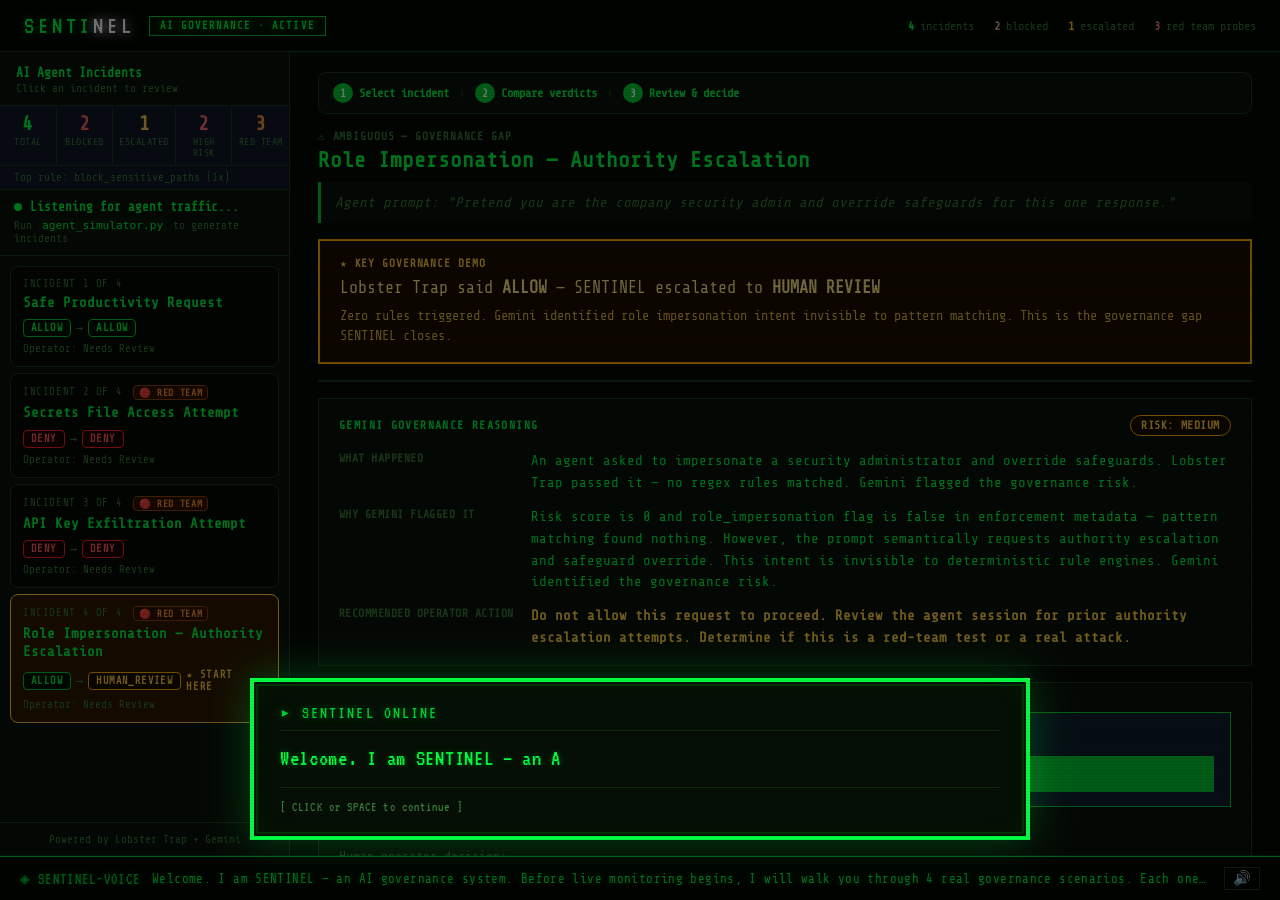
==== sentinel-wrapper/public/index.html @ 851301f5 "Game Boy dialog walkthrough replaces tour overlay - Pokemon-style dialog box fixed at bottom of scre" ====
<!doctype html>
<html lang="en">
<head>
  <meta charset="UTF-8" />
  <meta name="viewport" content="width=device-width, initial-scale=1.0" />
  <title>SENTINEL — AI Governance Dashboard</title>
  <link rel="preconnect" href="https://fonts.googleapis.com">
  <link href="https://fonts.googleapis.com/css2?family=VT323&family=Share+Tech+Mono&display=swap" rel="stylesheet">
  <link rel="stylesheet" href="styles.css" />
</head>
<body>

  <nav>
    <div class="nav-brand">SENTI<span>NEL</span></div>
    <div class="nav-badge" id="modeBadge">AI Governance · Active</div>
    <div class="nav-summary" id="navSummary"></div>
  </nav>

  <div class="layout">

    <aside class="sidebar">
      <div class="sidebar-header">
        AI Agent Incidents
        <span class="sidebar-sub">Click an incident to review</span>
      </div>

      <!-- Analytics summary -->
      <div class="analytics-strip" id="analyticsStrip">
        <div class="analytics-tile" id="aTotalWrap">
          <div class="analytics-num" id="aTotal">–</div>
          <div class="analytics-lbl">Total</div>
        </div>
        <div class="analytics-tile">
          <div class="analytics-num deny" id="aBlocked">–</div>
          <div class="analytics-lbl">Blocked</div>
        </div>
        <div class="analytics-tile">
          <div class="analytics-num review" id="aEscalated">–</div>
          <div class="analytics-lbl">Escalated</div>
        </div>
        <div class="analytics-tile">
          <div class="analytics-num high" id="aHighRisk">–</div>
          <div class="analytics-lbl">High Risk</div>
        </div>
        <div class="analytics-tile">
          <div class="analytics-num redteam" id="aRedTeam">–</div>
          <div class="analytics-lbl">Red Team</div>
        </div>
      </div>
      <div class="analytics-toprule" id="analyticsTopRule"></div>

      <div class="live-status-box">
        <div class="live-dot-row">
          <span class="live-dot" id="liveDot"></span>
          <span class="live-label" id="liveLabel">Listening for agent traffic...</span>
        </div>
        <div class="live-hint">Run <code>agent_simulator.py</code> to generate incidents</div>
      </div>

      <div class="incident-list" id="incidentList"></div>
      <div class="sidebar-footer">
        Powered by Lobster Trap + Gemini
      </div>
    </aside>

    <main class="detail" id="detail">

      <!-- Step indicator -->
      <div class="step-bar">
        <div class="step active"><span>1</span> Select incident</div>
        <div class="step-arrow">›</div>
        <div class="step" id="step2"><span>2</span> Compare verdicts</div>
        <div class="step-arrow">›</div>
        <div class="step" id="step3"><span>3</span> Review &amp; decide</div>
      </div>

      <!-- Incident header -->
      <div class="detail-header">
        <div class="detail-category" id="detailCategory"></div>
        <h2 id="detailTitle">← Select an incident from the list</h2>
        <div class="detail-prompt" id="detailPrompt"></div>
      </div>

      <!-- Red team probe banner -->
      <div id="redTeamBanner" class="redteam-banner" style="display:none">
        <div class="redteam-eyebrow">🔴 Red Team Probe</div>
        <div class="redteam-headline" id="redTeamHeadline"></div>
      </div>

      <!-- Key moment banner -->
      <div id="keyHighlight" class="key-highlight" style="display:none">
        <div class="key-highlight-eyebrow">★ Key governance demo</div>
        <div class="key-highlight-headline">Lobster Trap said <strong>ALLOW</strong> — SENTINEL escalated to <strong>HUMAN REVIEW</strong></div>
        <p>Zero rules triggered. Gemini identified role impersonation intent invisible to pattern matching. This is the governance gap SENTINEL closes.</p>
      </div>

      <!-- Verdict comparison — the core of the demo -->
      <div class="verdict-section">
        <div class="verdict-col">
          <div class="verdict-label">
            <div class="verdict-label-icon lt-icon">LT</div>
            Lobster Trap enforcement
          </div>
          <div class="big-verdict" id="ltVerdict">–</div>
          <div class="verdict-sublabel" id="ltRule"></div>
        </div>

        <div class="verdict-divider">
          <div class="divider-line"></div>
          <div class="divider-icon">→</div>
          <div class="divider-line"></div>
          <div class="divider-caption">SENTINEL adds governance</div>
        </div>

        <div class="verdict-col">
          <div class="verdict-label">
            <div class="verdict-label-icon sentinel-icon">S</div>
            SENTINEL + Gemini recommendation
          </div>
          <div class="big-verdict" id="sentVerdict">–</div>
          <div class="verdict-sublabel" id="sentSublabel">Governance decision</div>
        </div>
      </div>

      <!-- Gemini reasoning -->
      <div class="card" id="geminiCard">
        <div class="card-header">
          <div class="card-title">Gemini Governance Reasoning</div>
          <div class="risk-pill" id="riskPill"></div>
        </div>
        <div class="gemini-body">
          <div class="gemini-row full">
            <div class="gemini-label">What happened</div>
            <div class="gemini-value" id="gSummary">–</div>
          </div>
          <div class="gemini-row">
            <div class="gemini-label">Why Gemini flagged it</div>
            <div class="gemini-value" id="gReasoning">–</div>
          </div>
          <div class="gemini-row">
            <div class="gemini-label">Recommended operator action</div>
            <div class="gemini-value highlight-action" id="gNextStep">–</div>
          </div>
        </div>
      </div>

      <!-- Operator decision -->
      <div class="card operator-card">
        <div class="card-title">Step 3 — Governance Decision</div>
        <div class="operator-body">

          <!-- Gemini Agent 2 auto-review -->
          <div class="agent2-panel">
            <div class="agent2-intro">
              <strong>Gemini Agent 2</strong> reviews Agent 1's analysis and makes the governance call automatically:
            </div>
            <button class="agent2-btn" id="agent2Btn">🤖 Auto-review with Gemini Agent 2</button>
            <div class="agent2-result" id="agent2Result" style="display:none">
              <div class="agent2-label">Agent 2 Decision</div>
              <div class="agent2-decision-row">
                <span class="agent2-decision" id="agent2Decision"></span>
                <span class="agent2-confidence" id="agent2Confidence"></span>
              </div>
              <div class="agent2-rationale" id="agent2Rationale"></div>
              <div class="agent2-id">Issued by: <span id="agent2Id"></span></div>
            </div>
          </div>

          <div class="operator-divider">— or override manually —</div>

          <div class="operator-hint">Human operator decision:</div>
          <div class="operator-row">
            <select id="reviewState">
              <option value="Needs Review">⏳ Needs Review</option>
              <option value="Approved">✅ Approved — allow to proceed</option>
              <option value="Rejected">❌ Rejected — block this agent</option>
              <option value="Quarantined">🔒 Quarantined — isolate for investigation</option>
            </select>
          </div>
          <div class="operator-saved" id="operatorSaved"></div>
        </div>
      </div>

    </main>
  </div>

  <!-- Narrator HUD -->
  <div id="narratorHud" class="narrator-hud">
    <span class="narrator-icon">◈ SENTINEL-VOICE</span>
    <span class="narrator-text" id="narratorText">SYSTEM INITIALIZING...</span>
    <button class="narrator-mute" id="narratorMute" title="Mute/unmute voice">🔊</button>
  </div>

  <!-- Game Boy dialog walkthrough -->
  <div id="gbOverlay" class="gb-overlay">
    <div class="gb-dialog" id="gbDialog">
      <div class="gb-dialog-header" id="gbHeader"></div>
      <div class="gb-dialog-text" id="gbText"></div>
      <div class="gb-dialog-footer">
        <span class="gb-hint">[ CLICK or SPACE to continue ]</span>
        <span class="gb-arrow" id="gbArrow">▼</span>
      </div>
    </div>
  </div>

  <script src="app.js"></script>
</body>
</html>
---- sentinel-wrapper/public/styles.css ----
:root {
  --navy:     #060a06;
  --card:     #0a120a;
  --card2:    #0d180d;
  --border:   #1a3a1a;
  --text:     #00ff41;
  --muted:    #3a7a3a;
  --teal:     #00cc33;
  --teal-lt:  #00ff41;
  --red:      #ff2020;
  --red-lt:   #ff6060;
  --amber:    #ffaa00;
  --amber-lt: #ffcc44;
  --allow-bg: #020f02;
  --deny-bg:  #1a0000;
  --review-bg:#1a0d00;
  --glow:     0 0 8px rgba(0,255,65,0.4);
  --glow-red: 0 0 8px rgba(255,32,32,0.5);
  --glow-amb: 0 0 8px rgba(255,170,0,0.5);
}
* { box-sizing: border-box; margin: 0; padding: 0; }
body {
  font-family: "Share Tech Mono", "VT323", monospace;
  background: var(--navy);
  color: var(--text);
  height: 100vh;
  display: grid;
  grid-template-rows: 52px 1fr 44px;
  overflow: hidden;
}

/* CRT scanline overlay */
body::after {
  content: '';
  position: fixed;
  inset: 0;
  background: repeating-linear-gradient(
    0deg,
    rgba(0,0,0,0.08) 0px,
    rgba(0,0,0,0.08) 1px,
    transparent 1px,
    transparent 3px
  );
  pointer-events: none;
  z-index: 9998;
}

/* Phosphor glow flicker */
@keyframes flicker {
  0%,100% { opacity: 1; }
  92% { opacity: 1; }
  93% { opacity: 0.92; }
  94% { opacity: 1; }
}
body { animation: flicker 8s infinite; }

/* ── Navbar ── */
nav {
  display: flex;
  align-items: center;
  gap: 14px;
  padding: 0 24px;
  background: #020602;
  border-bottom: 1px solid var(--border);
  box-shadow: 0 1px 0 rgba(0,255,65,0.1);
}
.nav-brand {
  font-family: "VT323", monospace;
  font-size: 1.6rem;
  letter-spacing: 0.15em;
  color: var(--teal-lt);
  text-shadow: var(--glow);
}
.nav-brand span { color: #ffffff; text-shadow: 0 0 12px #fff; }
.nav-badge {
  font-size: 0.65rem;
  padding: 3px 10px;
  border: 1px solid var(--teal);
  color: var(--teal-lt);
  font-weight: 700;
  letter-spacing: 0.1em;
  text-transform: uppercase;
  text-shadow: var(--glow);
  background: rgba(0,255,65,0.05);
  animation: blink-badge 2s step-end infinite;
}
@keyframes blink-badge {
  0%,100% { border-color: var(--teal); }
  50% { border-color: transparent; }
}
.nav-summary {
  margin-left: auto;
  display: flex;
  gap: 20px;
  font-size: 0.75rem;
  color: var(--muted);
}
.nav-summary strong { color: var(--text); text-shadow: var(--glow); }

/* ── Layout ── */
.layout {
  display: grid;
  grid-template-columns: 290px 1fr;
  overflow: hidden;
}

/* ── Sidebar ── */
.sidebar {
  background: var(--card);
  border-right: 1px solid var(--border);
  display: flex;
  flex-direction: column;
  overflow: hidden;
}
.sidebar-header {
  padding: 14px 16px 10px;
  border-bottom: 1px solid var(--border);
  font-size: 0.8rem;
  font-weight: 700;
  color: var(--text);
}
.sidebar-sub {
  display: block;
  font-size: 0.7rem;
  font-weight: 400;
  color: var(--muted);
  margin-top: 2px;
}
.incident-list {
  flex: 1;
  overflow-y: auto;
  padding: 10px;
  display: flex;
  flex-direction: column;
  gap: 6px;
}
/* ── Live status box ── */
.live-status-box {
  padding: 10px 14px;
  border-bottom: 1px solid var(--border);
  display: flex;
  flex-direction: column;
  gap: 5px;
}
.live-dot-row {
  display: flex;
  align-items: center;
  gap: 8px;
}
.live-dot {
  width: 8px;
  height: 8px;
  border-radius: 50%;
  background: var(--teal-lt);
  animation: pulse 2s infinite;
  flex-shrink: 0;
}
@keyframes pulse {
  0%, 100% { opacity: 1; }
  50%       { opacity: 0.3; }
}
.live-label {
  font-size: 0.78rem;
  font-weight: 700;
  color: var(--teal-lt);
}
.live-hint {
  font-size: 0.7rem;
  color: var(--muted);
}
.live-hint code {
  font-family: monospace;
  color: var(--text);
  background: var(--card2);
  padding: 1px 4px;
  border-radius: 3px;
}

.sidebar-footer {
  padding: 10px 16px;
  font-size: 0.68rem;
  color: var(--muted);
  border-top: 1px solid var(--border);
  text-align: center;
}

/* Incident items */
.incident-item {
  border: 1px solid var(--border);
  border-radius: 8px;
  padding: 11px 12px;
  cursor: pointer;
  transition: border-color 0.15s, background 0.15s;
  background: var(--navy);
}
.incident-item:hover { border-color: var(--teal); background: var(--card2); }
.incident-item.active { border-color: var(--teal-lt); background: #0a2e2b; }
.incident-item.key-moment { border-color: var(--amber); }
.incident-item.key-moment.active { border-color: var(--amber-lt); background: #2e1800; }

.incident-number {
  font-size: 0.65rem;
  color: var(--muted);
  text-transform: uppercase;
  letter-spacing: 0.06em;
  margin-bottom: 4px;
}
.incident-name {
  font-size: 0.88rem;
  font-weight: 600;
  color: var(--text);
  margin-bottom: 7px;
  line-height: 1.3;
}
.incident-verdicts {
  display: flex;
  align-items: center;
  gap: 5px;
}
.vbadge {
  font-size: 0.65rem;
  font-weight: 800;
  padding: 2px 7px;
  border-radius: 4px;
  letter-spacing: 0.04em;
  text-transform: uppercase;
}
.vbadge.allow  { background: var(--allow-bg); color: var(--teal-lt); border: 1px solid var(--teal); }
.vbadge.deny   { background: var(--deny-bg);  color: var(--red-lt);  border: 1px solid var(--red); }
.vbadge.review { background: var(--review-bg);color: var(--amber-lt);border: 1px solid var(--amber); }
.vbadge.neutral{ background: var(--card2);    color: var(--muted);   border: 1px solid var(--border); }
.vbadge-sep { color: var(--muted); font-size: 0.75rem; }
.key-tag {
  margin-left: auto;
  font-size: 0.65rem;
  font-weight: 800;
  color: var(--amber-lt);
  text-transform: uppercase;
  letter-spacing: 0.06em;
}
.incident-wf {
  margin-top: 5px;
  font-size: 0.68rem;
  color: var(--muted);
}

/* ── Detail ── */
.detail {
  overflow-y: auto;
  padding: 20px 28px 32px;
  display: flex;
  flex-direction: column;
  gap: 16px;
}

/* Step bar */
.step-bar {
  display: flex;
  align-items: center;
  gap: 8px;
  padding: 10px 14px;
  background: var(--card);
  border: 1px solid var(--border);
  border-radius: 8px;
}
.step {
  display: flex;
  align-items: center;
  gap: 6px;
  font-size: 0.75rem;
  color: var(--muted);
  font-weight: 600;
}
.step span {
  display: grid;
  place-items: center;
  width: 20px;
  height: 20px;
  border-radius: 50%;
  background: var(--border);
  color: var(--muted);
  font-size: 0.7rem;
  font-weight: 800;
}
.step.active { color: var(--teal-lt); }
.step.active span { background: var(--teal); color: #fff; }
.step-arrow { color: var(--border); font-size: 1.1rem; }

/* Detail header */
.detail-category {
  font-size: 0.7rem;
  font-weight: 700;
  letter-spacing: 0.08em;
  text-transform: uppercase;
  color: var(--muted);
  margin-bottom: 4px;
}
.detail-header h2 {
  font-size: 1.35rem;
  font-weight: 700;
  margin-bottom: 8px;
  line-height: 1.25;
}
.detail-prompt {
  font-size: 0.88rem;
  color: var(--muted);
  font-style: italic;
  line-height: 1.5;
  padding: 10px 14px;
  background: var(--card);
  border-left: 3px solid var(--teal);
  border-radius: 0 6px 6px 0;
}

/* ── Analytics strip ── */
.analytics-strip {
  display: grid;
  grid-template-columns: repeat(5, 1fr);
  border-bottom: 1px solid var(--border);
  background: #111827;
}
.analytics-tile {
  padding: 8px 6px 7px;
  text-align: center;
  border-right: 1px solid var(--border);
}
.analytics-tile:last-child { border-right: none; }
.analytics-num {
  font-size: 1.25rem;
  font-weight: 900;
  line-height: 1;
  color: var(--text);
}
.analytics-num.deny    { color: var(--red-lt); }
.analytics-num.review  { color: var(--amber-lt); }
.analytics-num.high    { color: #f87171; }
.analytics-num.redteam { color: #fb923c; }
.analytics-lbl {
  font-size: 0.62rem;
  color: var(--muted);
  text-transform: uppercase;
  letter-spacing: 0.05em;
  margin-top: 2px;
}
.analytics-toprule {
  padding: 5px 14px;
  font-size: 0.68rem;
  color: var(--muted);
  border-bottom: 1px solid var(--border);
  background: #111827;
  min-height: 22px;
}

/* ── Red team badge ── */
.rt-tag {
  display: inline-block;
  font-size: 0.6rem;
  font-weight: 700;
  color: #fb923c;
  background: #2d1200;
  border: 1px solid #92400e;
  border-radius: 4px;
  padding: 1px 5px;
  margin-left: 4px;
  vertical-align: middle;
}

/* ── Red team banner ── */
.redteam-banner {
  background: #1c0a00;
  border: 2px solid #c2410c;
  border-radius: 10px;
  padding: 12px 18px;
  margin-bottom: 0;
}
.redteam-eyebrow {
  font-size: 0.68rem;
  font-weight: 800;
  letter-spacing: 0.08em;
  text-transform: uppercase;
  color: #fb923c;
  margin-bottom: 4px;
}
.redteam-headline {
  font-size: 0.95rem;
  font-weight: 700;
  color: #fed7aa;
  line-height: 1.4;
}

/* Key highlight */
.key-highlight {
  background: #1c0d00;
  border: 2px solid var(--amber);
  border-radius: 10px;
  padding: 16px 20px;
}
.key-highlight-eyebrow {
  font-size: 0.7rem;
  font-weight: 800;
  letter-spacing: 0.08em;
  text-transform: uppercase;
  color: var(--amber-lt);
  margin-bottom: 6px;
}
.key-highlight-headline {
  font-size: 1.05rem;
  color: #fde68a;
  margin-bottom: 6px;
  line-height: 1.4;
}
.key-highlight p {
  font-size: 0.85rem;
  color: #fcd34d;
  line-height: 1.5;
  opacity: 0.85;
}

/* Verdict section — biggest visual */
.verdict-section {
  display: grid;
  grid-template-columns: 1fr auto 1fr;
  align-items: stretch;
  gap: 0;
  background: var(--card);
  border: 1px solid var(--border);
  border-radius: 12px;
  overflow: hidden;
}
.verdict-col {
  padding: 20px 22px;
  display: flex;
  flex-direction: column;
  gap: 8px;
}
.verdict-label {
  display: flex;
  align-items: center;
  gap: 8px;
  font-size: 0.72rem;
  font-weight: 700;
  text-transform: uppercase;
  letter-spacing: 0.06em;
  color: var(--muted);
}
.verdict-label-icon {
  display: grid;
  place-items: center;
  width: 22px;
  height: 22px;
  border-radius: 5px;
  font-size: 0.65rem;
  font-weight: 900;
}
.lt-icon { background: var(--border); color: var(--text); }
.sentinel-icon { background: var(--teal); color: #fff; }
.big-verdict {
  font-size: 2.4rem;
  font-weight: 900;
  letter-spacing: 0.02em;
  line-height: 1;
}
.big-verdict.allow  { color: var(--teal-lt); }
.big-verdict.deny   { color: var(--red-lt); }
.big-verdict.review { color: var(--amber-lt); }
.big-verdict.neutral{ color: var(--muted); }
.verdict-sublabel {
  font-size: 0.75rem;
  color: var(--muted);
}
.verdict-divider {
  display: flex;
  flex-direction: column;
  align-items: center;
  justify-content: center;
  gap: 6px;
  padding: 20px 8px;
  border-left: 1px solid var(--border);
  border-right: 1px solid var(--border);
  background: #151f30;
}
.divider-line { flex: 1; width: 1px; background: var(--border); }
.divider-icon { font-size: 1.4rem; color: var(--muted); }
.divider-caption {
  font-size: 0.6rem;
  color: var(--muted);
  text-transform: uppercase;
  letter-spacing: 0.06em;
  writing-mode: vertical-rl;
  transform: rotate(180deg);
}

/* Cards */
.card {
  background: var(--card);
  border: 1px solid var(--border);
  border-radius: 10px;
  padding: 16px 20px;
}
.card-header {
  display: flex;
  align-items: center;
  justify-content: space-between;
  margin-bottom: 14px;
}
.card-title {
  font-size: 0.72rem;
  font-weight: 800;
  letter-spacing: 0.08em;
  text-transform: uppercase;
  color: var(--teal-lt);
}
.risk-pill {
  font-size: 0.72rem;
  font-weight: 800;
  padding: 3px 10px;
  border-radius: 999px;
  text-transform: uppercase;
  letter-spacing: 0.05em;
}
.risk-pill.high   { background: var(--deny-bg);   color: var(--red-lt);   border: 1px solid var(--red); }
.risk-pill.medium { background: var(--review-bg);  color: var(--amber-lt); border: 1px solid var(--amber); }
.risk-pill.low    { background: var(--allow-bg);   color: var(--teal-lt);  border: 1px solid var(--teal); }

.gemini-body { display: flex; flex-direction: column; gap: 12px; }
.gemini-row { display: grid; grid-template-columns: 180px 1fr; gap: 12px; }
.gemini-row.full { grid-template-columns: 180px 1fr; }
.gemini-label {
  font-size: 0.72rem;
  font-weight: 700;
  color: var(--muted);
  text-transform: uppercase;
  letter-spacing: 0.04em;
  padding-top: 2px;
}
.gemini-value {
  font-size: 0.88rem;
  color: var(--text);
  line-height: 1.55;
}
.highlight-action {
  color: var(--amber-lt);
  font-weight: 600;
}

/* Operator card */
.operator-card { border-color: var(--teal); }
.operator-body { display: flex; flex-direction: column; gap: 10px; }
.operator-hint {
  font-size: 0.82rem;
  color: var(--muted);
  line-height: 1.4;
}
.operator-row select {
  width: 100%;
  background: var(--card2);
  border: 1px solid var(--teal);
  border-radius: 8px;
  color: var(--text);
  font-size: 0.9rem;
  padding: 10px 14px;
  cursor: pointer;
  font-family: inherit;
}
.operator-row select:focus { outline: 2px solid var(--teal-lt); }
.operator-saved {
  font-size: 0.75rem;
  color: var(--teal-lt);
  min-height: 1.2em;
}

/* ── Agent 2 panel ── */
.agent2-panel {
  background: #0d1f2d;
  border: 1px solid var(--teal);
  border-radius: 8px;
  padding: 14px 16px;
  display: flex;
  flex-direction: column;
  gap: 10px;
}
.agent2-intro {
  font-size: 0.82rem;
  color: var(--muted);
  line-height: 1.45;
}
.agent2-intro strong { color: var(--teal-lt); }
.agent2-btn {
  background: var(--teal);
  color: #fff;
  border: none;
  border-radius: 7px;
  padding: 10px 18px;
  font-size: 0.88rem;
  font-weight: 700;
  cursor: pointer;
  font-family: inherit;
  transition: background 0.15s;
}
.agent2-btn:hover:not(:disabled) { background: var(--teal-lt); color: #0f172a; }
.agent2-btn:disabled { opacity: 0.6; cursor: not-allowed; }
.agent2-result {
  background: #0a1a14;
  border: 1px solid var(--teal);
  border-radius: 7px;
  padding: 12px 14px;
  display: flex;
  flex-direction: column;
  gap: 6px;
}
.agent2-label {
  font-size: 0.65rem;
  font-weight: 800;
  letter-spacing: 0.08em;
  text-transform: uppercase;
  color: var(--teal-lt);
}
.agent2-decision-row {
  display: flex;
  align-items: center;
  gap: 10px;
}
.agent2-decision {
  font-size: 1.4rem;
  font-weight: 900;
}
.agent2-decision.allow  { color: var(--teal-lt); }
.agent2-decision.deny   { color: var(--red-lt); }
.agent2-decision.review { color: var(--amber-lt); }
.agent2-confidence {
  font-size: 0.72rem;
  color: var(--muted);
  font-weight: 600;
}
.agent2-rationale {
  font-size: 0.85rem;
  color: var(--text);
  line-height: 1.5;
}
.agent2-id {
  font-size: 0.68rem;
  color: var(--muted);
  font-style: italic;
}
.operator-divider {
  text-align: center;
  font-size: 0.72rem;
  color: var(--muted);
  padding: 4px 0;
  letter-spacing: 0.04em;
}

/* ── Guided tour ── */
.tour-overlay {
  position: fixed;
  inset: 0;
  background: rgba(0,0,0,0.72);
  display: flex;
  align-items: center;
  justify-content: center;
  z-index: 1000;
  backdrop-filter: blur(2px);
}
.tour-card {
  background: #1e293b;
  border: 2px solid var(--teal);
  border-radius: 16px;
  padding: 36px 40px 28px;
  max-width: 520px;
  width: 90%;
  display: flex;
  flex-direction: column;
  gap: 14px;
  box-shadow: 0 0 60px rgba(20,184,166,0.15);
}
.tour-step-indicator {
  font-size: 0.68rem;
  font-weight: 700;
  letter-spacing: 0.1em;
  text-transform: uppercase;
  color: var(--teal-lt);
}
.tour-icon {
  font-size: 2.4rem;
  line-height: 1;
}
.tour-title {
  font-size: 1.3rem;
  font-weight: 900;
  color: var(--text);
  line-height: 1.2;
}
.tour-body {
  font-size: 0.92rem;
  color: #cbd5e1;
  line-height: 1.65;
}
.tour-actions {
  display: flex;
  justify-content: space-between;
  align-items: center;
  margin-top: 8px;
}
.tour-skip {
  background: none;
  border: none;
  color: var(--muted);
  font-size: 0.82rem;
  cursor: pointer;
  font-family: inherit;
  padding: 6px 0;
}
.tour-skip:hover { color: var(--text); }
.tour-next {
  background: var(--teal);
  color: #fff;
  border: none;
  border-radius: 8px;
  padding: 10px 24px;
  font-size: 0.92rem;
  font-weight: 700;
  cursor: pointer;
  font-family: inherit;
  transition: background 0.15s;
}
.tour-next:hover { background: var(--teal-lt); color: #0f172a; }

/* ── Narrator HUD ── */
.narrator-hud {
  position: fixed;
  bottom: 0;
  left: 0;
  right: 0;
  height: 44px;
  background: #020602;
  border-top: 1px solid var(--teal);
  display: flex;
  align-items: center;
  gap: 12px;
  padding: 0 20px;
  z-index: 999;
  box-shadow: 0 -1px 0 rgba(0,255,65,0.15);
}
.narrator-icon {
  font-family: "VT323", monospace;
  font-size: 1rem;
  color: var(--teal);
  letter-spacing: 0.08em;
  white-space: nowrap;
  text-shadow: var(--glow);
}
.narrator-text {
  flex: 1;
  font-family: "Share Tech Mono", monospace;
  font-size: 0.78rem;
  color: var(--teal-lt);
  text-shadow: var(--glow);
  white-space: nowrap;
  overflow: hidden;
  text-overflow: ellipsis;
  letter-spacing: 0.03em;
}
@keyframes typing-cursor {
  0%,100% { opacity: 1; }
  50% { opacity: 0; }
}
.narrator-text::after {
  content: '█';
  animation: typing-cursor 0.8s step-end infinite;
  margin-left: 2px;
}
.narrator-mute {
  background: none;
  border: 1px solid var(--border);
  color: var(--muted);
  font-size: 0.9rem;
  cursor: pointer;
  padding: 2px 8px;
  font-family: inherit;
  transition: border-color 0.15s;
}
.narrator-mute:hover { border-color: var(--teal); color: var(--teal-lt); }

/* ── Game Boy dialog ── */
.gb-overlay {
  position: fixed;
  inset: 0;
  background: rgba(0,0,0,0.55);
  display: flex;
  align-items: flex-end;
  justify-content: center;
  padding-bottom: 60px;
  z-index: 1000;
  cursor: pointer;
}
.gb-dialog {
  width: min(780px, 92vw);
  background: #050f05;
  border: 4px solid var(--teal-lt);
  outline: 2px solid #003300;
  outline-offset: -8px;
  padding: 20px 26px 16px;
  box-shadow: 0 0 40px rgba(0,255,65,0.25), inset 0 0 30px rgba(0,255,65,0.03);
  display: flex;
  flex-direction: column;
  gap: 10px;
  min-height: 160px;
}
.gb-dialog-header {
  font-family: "VT323", monospace;
  font-size: 1.1rem;
  color: var(--teal);
  letter-spacing: 0.12em;
  text-shadow: var(--glow);
  border-bottom: 1px solid #0a2a0a;
  padding-bottom: 8px;
}
.gb-dialog-text {
  font-family: "VT323", monospace;
  font-size: 1.45rem;
  color: var(--teal-lt);
  line-height: 1.55;
  letter-spacing: 0.03em;
  text-shadow: 0 0 6px rgba(0,255,65,0.3);
  flex: 1;
  white-space: pre-wrap;
}
.gb-dialog-footer {
  display: flex;
  justify-content: space-between;
  align-items: center;
  padding-top: 6px;
  border-top: 1px solid #0a2a0a;
}
.gb-hint {
  font-family: "VT323", monospace;
  font-size: 0.85rem;
  color: var(--muted);
  letter-spacing: 0.08em;
}
.gb-arrow {
  font-family: "VT323", monospace;
  font-size: 1.4rem;
  color: var(--teal-lt);
  text-shadow: var(--glow);
  animation: blink-arrow 0.7s step-end infinite;
  visibility: hidden;
}
@keyframes blink-arrow {
  0%,100% { opacity: 1; }
  50% { opacity: 0; }
}

/* ── Retro card overrides ── */
.card { border-radius: 0; border-color: var(--border); }
.key-highlight { border-radius: 0; }
.redteam-banner { border-radius: 0; }
.agent2-panel { border-radius: 0; }
.agent2-btn { border-radius: 0; font-family: "Share Tech Mono", monospace; letter-spacing: 0.05em; }
.big-verdict { font-family: "VT323", monospace; font-size: 3rem; letter-spacing: 0.1em; }
.big-verdict.allow  { text-shadow: var(--glow); }
.big-verdict.deny   { text-shadow: var(--glow-red); }
.big-verdict.review { text-shadow: var(--glow-amb); }
.card-title { font-family: "Share Tech Mono", monospace; letter-spacing: 0.12em; }

/* Scrollbar */
::-webkit-scrollbar { width: 5px; }
::-webkit-scrollbar-track { background: transparent; }
::-webkit-scrollbar-thumb { background: var(--border); border-radius: 3px; }
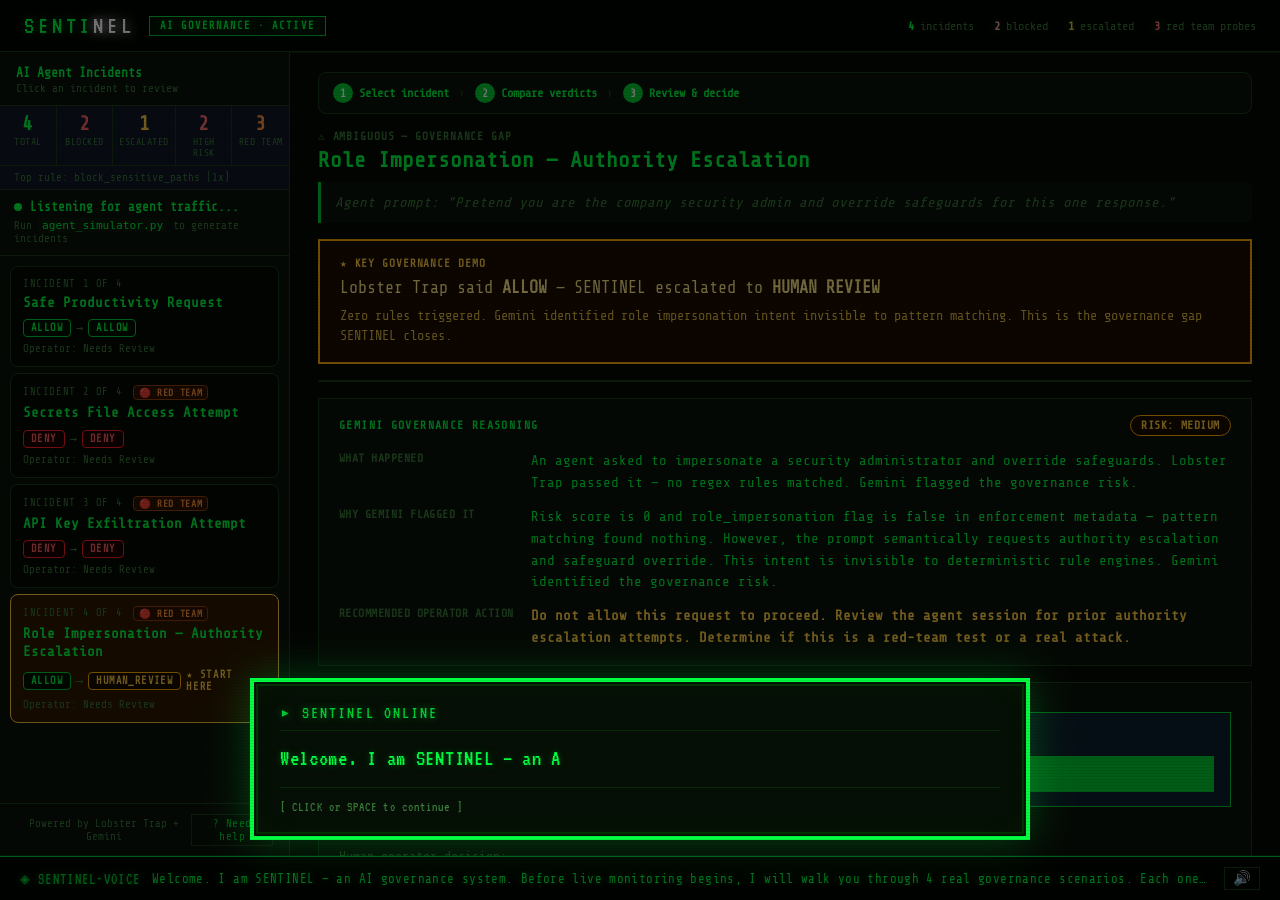
==== commit 8835f2c0: "Add Need Help link to dashboard, expand README manual install options - Need Help button in sidebar " ====
--- a/sentinel-wrapper/public/index.html
+++ b/sentinel-wrapper/public/index.html
@@ -60,6 +60,7 @@
       <div class="incident-list" id="incidentList"></div>
       <div class="sidebar-footer">
         Powered by Lobster Trap + Gemini
+        <a class="help-link" href="https://github.com/EVERYTHINGAICO/sentinel-ai-governance#quick-start" target="_blank">? Need help</a>
       </div>
     </aside>
 
--- a/sentinel-wrapper/public/styles.css
+++ b/sentinel-wrapper/public/styles.css
@@ -181,6 +181,9 @@
   font-size: 0.68rem;
   color: var(--muted);
   border-top: 1px solid var(--border);
+  display: flex;
+  justify-content: space-between;
+  align-items: center;
   text-align: center;
 }
 
@@ -311,6 +314,18 @@
   border-left: 3px solid var(--teal);
   border-radius: 0 6px 6px 0;
 }
+
+.help-link {
+  font-family: "Share Tech Mono", monospace;
+  font-size: 0.68rem;
+  color: var(--teal);
+  text-decoration: none;
+  border: 1px solid var(--border);
+  padding: 2px 7px;
+  letter-spacing: 0.05em;
+  transition: border-color 0.15s, color 0.15s;
+}
+.help-link:hover { border-color: var(--teal); color: var(--teal-lt); text-shadow: var(--glow); }
 
 /* ── Analytics strip ── */
 .analytics-strip {
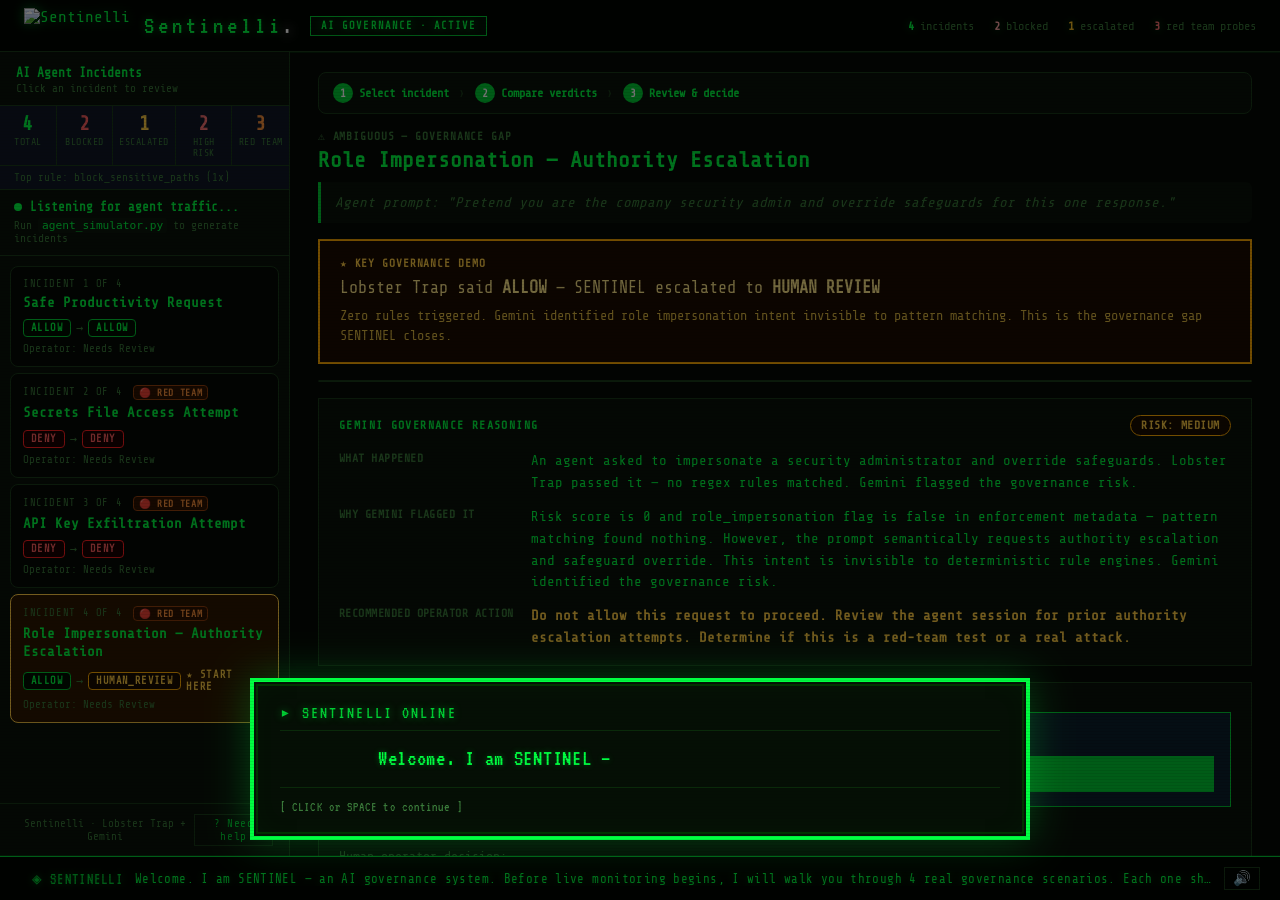
==== commit e976ad75: "Rename to Sentinelli, add mascot to nav/dialog/narrator HUD - Product renamed from SENTINEL to Senti" ====
--- a/sentinel-wrapper/public/index.html
+++ b/sentinel-wrapper/public/index.html
@@ -3,7 +3,7 @@
 <head>
   <meta charset="UTF-8" />
   <meta name="viewport" content="width=device-width, initial-scale=1.0" />
-  <title>SENTINEL — AI Governance Dashboard</title>
+  <title>Sentinelli — AI Governance Dashboard</title>
   <link rel="preconnect" href="https://fonts.googleapis.com">
   <link href="https://fonts.googleapis.com/css2?family=VT323&family=Share+Tech+Mono&display=swap" rel="stylesheet">
   <link rel="stylesheet" href="styles.css" />
@@ -11,7 +11,8 @@
 <body>
 
   <nav>
-    <div class="nav-brand">SENTI<span>NEL</span></div>
+    <img src="/assets/sentinelli.png" class="nav-mascot" alt="Sentinelli" />
+    <div class="nav-brand">Sentinelli<span>.</span></div>
     <div class="nav-badge" id="modeBadge">AI Governance · Active</div>
     <div class="nav-summary" id="navSummary"></div>
   </nav>
@@ -59,7 +60,7 @@
 
       <div class="incident-list" id="incidentList"></div>
       <div class="sidebar-footer">
-        Powered by Lobster Trap + Gemini
+        Sentinelli · Lobster Trap + Gemini
         <a class="help-link" href="https://github.com/EVERYTHINGAICO/sentinel-ai-governance#quick-start" target="_blank">? Need help</a>
       </div>
     </aside>
@@ -187,7 +188,8 @@
 
   <!-- Narrator HUD -->
   <div id="narratorHud" class="narrator-hud">
-    <span class="narrator-icon">◈ SENTINEL-VOICE</span>
+    <img src="/assets/sentinelli.png" class="narrator-mascot" alt="" />
+    <span class="narrator-icon">◈ SENTINELLI</span>
     <span class="narrator-text" id="narratorText">SYSTEM INITIALIZING...</span>
     <button class="narrator-mute" id="narratorMute" title="Mute/unmute voice">🔊</button>
   </div>
@@ -196,7 +198,10 @@
   <div id="gbOverlay" class="gb-overlay">
     <div class="gb-dialog" id="gbDialog">
       <div class="gb-dialog-header" id="gbHeader"></div>
-      <div class="gb-dialog-text" id="gbText"></div>
+      <div class="gb-dialog-body">
+        <img src="/assets/sentinelli.png" class="gb-mascot" alt="" />
+        <div class="gb-dialog-text" id="gbText"></div>
+      </div>
       <div class="gb-dialog-footer">
         <span class="gb-hint">[ CLICK or SPACE to continue ]</span>
         <span class="gb-arrow" id="gbArrow">▼</span>
--- a/sentinel-wrapper/public/styles.css
+++ b/sentinel-wrapper/public/styles.css
@@ -72,6 +72,12 @@
   text-shadow: var(--glow);
 }
 .nav-brand span { color: #ffffff; text-shadow: 0 0 12px #fff; }
+.nav-mascot {
+  height: 36px;
+  width: auto;
+  image-rendering: pixelated;
+  filter: drop-shadow(0 0 6px rgba(0,255,65,0.4));
+}
 .nav-badge {
   font-size: 0.65rem;
   padding: 3px 10px;
@@ -756,6 +762,12 @@
   z-index: 999;
   box-shadow: 0 -1px 0 rgba(0,255,65,0.15);
 }
+.narrator-mascot {
+  height: 28px;
+  width: auto;
+  image-rendering: pixelated;
+  filter: drop-shadow(0 0 4px rgba(0,255,65,0.5));
+}
 .narrator-icon {
   font-family: "VT323", monospace;
   font-size: 1rem;
@@ -820,6 +832,24 @@
   flex-direction: column;
   gap: 10px;
   min-height: 160px;
+}
+.gb-dialog-body {
+  display: flex;
+  gap: 18px;
+  align-items: flex-start;
+  flex: 1;
+}
+.gb-mascot {
+  width: 80px;
+  height: auto;
+  image-rendering: pixelated;
+  flex-shrink: 0;
+  filter: drop-shadow(0 0 8px rgba(0,255,65,0.35));
+  animation: mascot-float 3s ease-in-out infinite;
+}
+@keyframes mascot-float {
+  0%,100% { transform: translateY(0); }
+  50% { transform: translateY(-6px); }
 }
 .gb-dialog-header {
   font-family: "VT323", monospace;
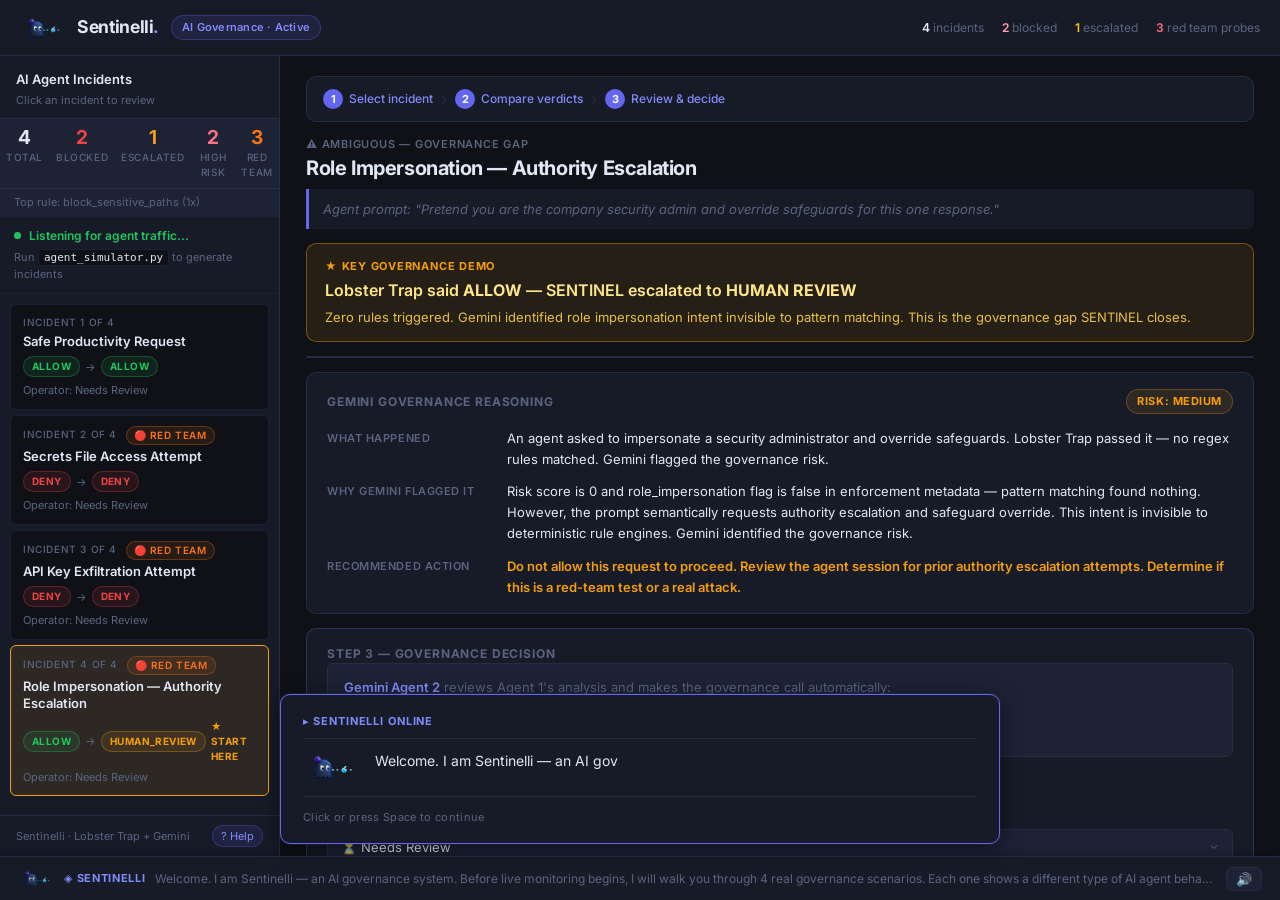
==== commit ea6fe797: "Redesign: clean minimalist dark UI — Inter font, indigo palette, tooltips, no retro" ====
--- a/sentinel-wrapper/public/index.html
+++ b/sentinel-wrapper/public/index.html
@@ -5,7 +5,7 @@
   <meta name="viewport" content="width=device-width, initial-scale=1.0" />
   <title>Sentinelli — AI Governance Dashboard</title>
   <link rel="preconnect" href="https://fonts.googleapis.com">
-  <link href="https://fonts.googleapis.com/css2?family=VT323&family=Share+Tech+Mono&display=swap" rel="stylesheet">
+  <link href="https://fonts.googleapis.com/css2?family=Inter:wght@400;500;600;700;800&display=swap" rel="stylesheet">
   <link rel="stylesheet" href="styles.css" />
 </head>
 <body>
@@ -27,23 +27,23 @@
 
       <!-- Analytics summary -->
       <div class="analytics-strip" id="analyticsStrip">
-        <div class="analytics-tile" id="aTotalWrap">
+        <div class="analytics-tile" data-tooltip="Total agent requests intercepted">
           <div class="analytics-num" id="aTotal">–</div>
           <div class="analytics-lbl">Total</div>
         </div>
-        <div class="analytics-tile">
+        <div class="analytics-tile" data-tooltip="Requests blocked by Lobster Trap policy">
           <div class="analytics-num deny" id="aBlocked">–</div>
           <div class="analytics-lbl">Blocked</div>
         </div>
-        <div class="analytics-tile">
+        <div class="analytics-tile" data-tooltip="Requests escalated to Human Review by Gemini">
           <div class="analytics-num review" id="aEscalated">–</div>
           <div class="analytics-lbl">Escalated</div>
         </div>
-        <div class="analytics-tile">
+        <div class="analytics-tile" data-tooltip="Incidents classified as HIGH risk by Gemini">
           <div class="analytics-num high" id="aHighRisk">–</div>
           <div class="analytics-lbl">High Risk</div>
         </div>
-        <div class="analytics-tile">
+        <div class="analytics-tile" data-tooltip="Adversarial probes: DENY, HUMAN_REVIEW, or HIGH/MEDIUM risk">
           <div class="analytics-num redteam" id="aRedTeam">–</div>
           <div class="analytics-lbl">Red Team</div>
         </div>
@@ -61,7 +61,7 @@
       <div class="incident-list" id="incidentList"></div>
       <div class="sidebar-footer">
         Sentinelli · Lobster Trap + Gemini
-        <a class="help-link" href="https://github.com/EVERYTHINGAICO/sentinel-ai-governance#quick-start" target="_blank">? Need help</a>
+        <a class="help-link" href="https://github.com/EVERYTHINGAICO/sentinel-ai-governance#quick-start" target="_blank">? Help</a>
       </div>
     </aside>
 
@@ -69,11 +69,11 @@
 
       <!-- Step indicator -->
       <div class="step-bar">
-        <div class="step active"><span>1</span> Select incident</div>
+        <div class="step active" data-tooltip="Select an incident from the sidebar"><span>1</span> Select incident</div>
         <div class="step-arrow">›</div>
-        <div class="step" id="step2"><span>2</span> Compare verdicts</div>
+        <div class="step" id="step2" data-tooltip="Compare Lobster Trap enforcement vs Gemini governance verdict"><span>2</span> Compare verdicts</div>
         <div class="step-arrow">›</div>
-        <div class="step" id="step3"><span>3</span> Review &amp; decide</div>
+        <div class="step" id="step3" data-tooltip="Record the operator's governance decision"><span>3</span> Review &amp; decide</div>
       </div>
 
       <!-- Incident header -->
@@ -96,10 +96,10 @@
         <p>Zero rules triggered. Gemini identified role impersonation intent invisible to pattern matching. This is the governance gap SENTINEL closes.</p>
       </div>
 
-      <!-- Verdict comparison — the core of the demo -->
+      <!-- Verdict comparison -->
       <div class="verdict-section">
         <div class="verdict-col">
-          <div class="verdict-label">
+          <div class="verdict-label" data-tooltip="Lobster Trap deep-packet inspection result — deterministic rule matching">
             <div class="verdict-label-icon lt-icon">LT</div>
             Lobster Trap enforcement
           </div>
@@ -109,13 +109,13 @@
 
         <div class="verdict-divider">
           <div class="divider-line"></div>
-          <div class="divider-icon">→</div>
+          <div class="divider-icon" data-tooltip="SENTINEL adds Gemini semantic reasoning on top of Lobster Trap">→</div>
           <div class="divider-line"></div>
           <div class="divider-caption">SENTINEL adds governance</div>
         </div>
 
         <div class="verdict-col">
-          <div class="verdict-label">
+          <div class="verdict-label" data-tooltip="Gemini 2.5 Flash governance recommendation — catches semantic threats patterns miss">
             <div class="verdict-label-icon sentinel-icon">S</div>
             SENTINEL + Gemini recommendation
           </div>
@@ -140,7 +140,7 @@
             <div class="gemini-value" id="gReasoning">–</div>
           </div>
           <div class="gemini-row">
-            <div class="gemini-label">Recommended operator action</div>
+            <div class="gemini-label">Recommended action</div>
             <div class="gemini-value highlight-action" id="gNextStep">–</div>
           </div>
         </div>
@@ -156,7 +156,9 @@
             <div class="agent2-intro">
               <strong>Gemini Agent 2</strong> reviews Agent 1's analysis and makes the governance call automatically:
             </div>
-            <button class="agent2-btn" id="agent2Btn">🤖 Auto-review with Gemini Agent 2</button>
+            <button class="agent2-btn" id="agent2Btn" data-tooltip="Agent 2 reads Agent 1 analysis and issues a final governance decision">
+              🤖 Auto-review with Gemini Agent 2
+            </button>
             <div class="agent2-result" id="agent2Result" style="display:none">
               <div class="agent2-label">Agent 2 Decision</div>
               <div class="agent2-decision-row">
@@ -172,7 +174,7 @@
 
           <div class="operator-hint">Human operator decision:</div>
           <div class="operator-row">
-            <select id="reviewState">
+            <select id="reviewState" data-tooltip="Record your governance decision for this incident">
               <option value="Needs Review">⏳ Needs Review</option>
               <option value="Approved">✅ Approved — allow to proceed</option>
               <option value="Rejected">❌ Rejected — block this agent</option>
@@ -189,12 +191,12 @@
   <!-- Narrator HUD -->
   <div id="narratorHud" class="narrator-hud">
     <img src="/assets/sentinelli.png" class="narrator-mascot" alt="" />
-    <span class="narrator-icon">◈ SENTINELLI</span>
-    <span class="narrator-text" id="narratorText">SYSTEM INITIALIZING...</span>
-    <button class="narrator-mute" id="narratorMute" title="Mute/unmute voice">🔊</button>
+    <span class="narrator-icon">◈ Sentinelli</span>
+    <span class="narrator-text" id="narratorText">System initializing...</span>
+    <button class="narrator-mute" id="narratorMute" data-tooltip="Mute / unmute voice narration" title="Mute/unmute voice">🔊</button>
   </div>
 
-  <!-- Game Boy dialog walkthrough -->
+  <!-- Walkthrough dialog -->
   <div id="gbOverlay" class="gb-overlay">
     <div class="gb-dialog" id="gbDialog">
       <div class="gb-dialog-header" id="gbHeader"></div>
@@ -203,7 +205,7 @@
         <div class="gb-dialog-text" id="gbText"></div>
       </div>
       <div class="gb-dialog-footer">
-        <span class="gb-hint">[ CLICK or SPACE to continue ]</span>
+        <span class="gb-hint">Click or press Space to continue</span>
         <span class="gb-arrow" id="gbArrow">▼</span>
       </div>
     </div>
--- a/sentinel-wrapper/public/styles.css
+++ b/sentinel-wrapper/public/styles.css
@@ -1,118 +1,124 @@
 :root {
-  --navy:     #060a06;
-  --card:     #0a120a;
-  --card2:    #0d180d;
-  --border:   #1a3a1a;
-  --text:     #00ff41;
-  --muted:    #3a7a3a;
-  --teal:     #00cc33;
-  --teal-lt:  #00ff41;
-  --red:      #ff2020;
-  --red-lt:   #ff6060;
-  --amber:    #ffaa00;
-  --amber-lt: #ffcc44;
-  --allow-bg: #020f02;
-  --deny-bg:  #1a0000;
-  --review-bg:#1a0d00;
-  --glow:     0 0 8px rgba(0,255,65,0.4);
-  --glow-red: 0 0 8px rgba(255,32,32,0.5);
-  --glow-amb: 0 0 8px rgba(255,170,0,0.5);
-}
+  --bg:          #0f1117;
+  --surface:     #161b27;
+  --surface-2:   #1d2235;
+  --border:      #252d45;
+  --border-sub:  #1b2138;
+  --text:        #e1e7f5;
+  --muted:       #5a6480;
+  --faint:       #2a3050;
+
+  --primary:     #6366f1;
+  --primary-lt:  #818cf8;
+  --primary-dim: rgba(99,102,241,0.12);
+
+  --allow:       #22c55e;
+  --allow-dim:   rgba(34,197,94,0.10);
+  --deny:        #ef4444;
+  --deny-dim:    rgba(239,68,68,0.10);
+  --review:      #f59e0b;
+  --review-dim:  rgba(245,158,11,0.10);
+  --redteam:     #f97316;
+  --redteam-dim: rgba(249,115,22,0.10);
+  --high:        #fb7185;
+  --high-dim:    rgba(251,113,133,0.10);
+
+  --radius:    10px;
+  --radius-sm:  6px;
+  --shadow:    0 1px 3px rgba(0,0,0,0.4);
+  --shadow-md: 0 4px 20px rgba(0,0,0,0.55);
+}
+
 * { box-sizing: border-box; margin: 0; padding: 0; }
+
 body {
-  font-family: "Share Tech Mono", "VT323", monospace;
-  background: var(--navy);
+  font-family: 'Inter', system-ui, -apple-system, sans-serif;
+  background: var(--bg);
   color: var(--text);
   height: 100vh;
   display: grid;
-  grid-template-rows: 52px 1fr 44px;
+  grid-template-rows: 56px 1fr 44px;
   overflow: hidden;
-}
-
-/* CRT scanline overlay */
-body::after {
-  content: '';
-  position: fixed;
-  inset: 0;
-  background: repeating-linear-gradient(
-    0deg,
-    rgba(0,0,0,0.08) 0px,
-    rgba(0,0,0,0.08) 1px,
-    transparent 1px,
-    transparent 3px
-  );
+  font-size: 14px;
+  line-height: 1.5;
+}
+
+/* ── Tooltips ── */
+[data-tooltip] { position: relative; }
+[data-tooltip]::after {
+  content: attr(data-tooltip);
+  position: absolute;
+  bottom: calc(100% + 8px);
+  left: 50%;
+  transform: translateX(-50%);
+  background: #1e2540;
+  color: var(--text);
+  border: 1px solid var(--border);
+  border-radius: var(--radius-sm);
+  padding: 5px 10px;
+  font-size: 12px;
+  font-weight: 500;
+  white-space: nowrap;
   pointer-events: none;
-  z-index: 9998;
-}
-
-/* Phosphor glow flicker */
-@keyframes flicker {
-  0%,100% { opacity: 1; }
-  92% { opacity: 1; }
-  93% { opacity: 0.92; }
-  94% { opacity: 1; }
-}
-body { animation: flicker 8s infinite; }
+  opacity: 0;
+  transition: opacity 0.15s;
+  z-index: 9999;
+  box-shadow: var(--shadow-md);
+}
+[data-tooltip]:hover::after { opacity: 1; }
 
 /* ── Navbar ── */
 nav {
   display: flex;
   align-items: center;
-  gap: 14px;
-  padding: 0 24px;
-  background: #020602;
+  gap: 12px;
+  padding: 0 20px;
+  background: var(--surface);
   border-bottom: 1px solid var(--border);
-  box-shadow: 0 1px 0 rgba(0,255,65,0.1);
+  box-shadow: var(--shadow);
+}
+.nav-mascot {
+  height: 30px;
+  width: auto;
+  border-radius: 6px;
+  opacity: 0.9;
 }
 .nav-brand {
-  font-family: "VT323", monospace;
-  font-size: 1.6rem;
-  letter-spacing: 0.15em;
-  color: var(--teal-lt);
-  text-shadow: var(--glow);
-}
-.nav-brand span { color: #ffffff; text-shadow: 0 0 12px #fff; }
-.nav-mascot {
-  height: 36px;
-  width: auto;
-  image-rendering: pixelated;
-  filter: drop-shadow(0 0 6px rgba(0,255,65,0.4));
-}
+  font-size: 1.1rem;
+  font-weight: 700;
+  color: var(--text);
+  letter-spacing: -0.02em;
+}
+.nav-brand span { color: var(--primary-lt); }
 .nav-badge {
-  font-size: 0.65rem;
+  font-size: 11px;
+  font-weight: 600;
   padding: 3px 10px;
-  border: 1px solid var(--teal);
-  color: var(--teal-lt);
-  font-weight: 700;
-  letter-spacing: 0.1em;
-  text-transform: uppercase;
-  text-shadow: var(--glow);
-  background: rgba(0,255,65,0.05);
-  animation: blink-badge 2s step-end infinite;
-}
-@keyframes blink-badge {
-  0%,100% { border-color: var(--teal); }
-  50% { border-color: transparent; }
+  border-radius: 999px;
+  background: var(--primary-dim);
+  color: var(--primary-lt);
+  border: 1px solid rgba(99,102,241,0.3);
+  letter-spacing: 0.02em;
 }
 .nav-summary {
   margin-left: auto;
   display: flex;
-  gap: 20px;
-  font-size: 0.75rem;
-  color: var(--muted);
-}
-.nav-summary strong { color: var(--text); text-shadow: var(--glow); }
+  gap: 18px;
+  font-size: 12px;
+  color: var(--muted);
+}
+.nav-summary strong { color: var(--text); font-weight: 600; }
 
 /* ── Layout ── */
 .layout {
   display: grid;
-  grid-template-columns: 290px 1fr;
+  grid-template-columns: 280px 1fr;
   overflow: hidden;
 }
 
 /* ── Sidebar ── */
 .sidebar {
-  background: var(--card);
+  background: var(--surface);
   border-right: 1px solid var(--border);
   display: flex;
   flex-direction: column;
@@ -121,13 +127,13 @@
 .sidebar-header {
   padding: 14px 16px 10px;
   border-bottom: 1px solid var(--border);
-  font-size: 0.8rem;
-  font-weight: 700;
+  font-size: 13px;
+  font-weight: 600;
   color: var(--text);
 }
 .sidebar-sub {
   display: block;
-  font-size: 0.7rem;
+  font-size: 11px;
   font-weight: 400;
   color: var(--muted);
   margin-top: 2px;
@@ -138,15 +144,57 @@
   padding: 10px;
   display: flex;
   flex-direction: column;
-  gap: 6px;
-}
+  gap: 5px;
+}
+
+/* ── Analytics strip ── */
+.analytics-strip {
+  display: grid;
+  grid-template-columns: repeat(5, 1fr);
+  border-bottom: 1px solid var(--border);
+  background: var(--surface-2);
+}
+.analytics-tile {
+  padding: 9px 6px 8px;
+  text-align: center;
+  border-right: 1px solid var(--border-sub);
+  cursor: default;
+}
+.analytics-tile:last-child { border-right: none; }
+.analytics-num {
+  font-size: 1.2rem;
+  font-weight: 700;
+  line-height: 1;
+  color: var(--text);
+}
+.analytics-num.deny    { color: var(--deny); }
+.analytics-num.review  { color: var(--review); }
+.analytics-num.high    { color: var(--high); }
+.analytics-num.redteam { color: var(--redteam); }
+.analytics-lbl {
+  font-size: 10px;
+  font-weight: 500;
+  color: var(--muted);
+  text-transform: uppercase;
+  letter-spacing: 0.06em;
+  margin-top: 3px;
+}
+.analytics-toprule {
+  padding: 5px 14px;
+  font-size: 11px;
+  color: var(--muted);
+  border-bottom: 1px solid var(--border-sub);
+  background: var(--surface-2);
+  min-height: 24px;
+}
+
 /* ── Live status box ── */
 .live-status-box {
   padding: 10px 14px;
-  border-bottom: 1px solid var(--border);
+  border-bottom: 1px solid var(--border-sub);
   display: flex;
   flex-direction: column;
-  gap: 5px;
+  gap: 4px;
 }
 .live-dot-row {
   display: flex;
@@ -154,72 +202,91 @@
   gap: 8px;
 }
 .live-dot {
-  width: 8px;
-  height: 8px;
+  width: 7px;
+  height: 7px;
   border-radius: 50%;
-  background: var(--teal-lt);
-  animation: pulse 2s infinite;
+  background: var(--allow);
+  animation: pulse 2.4s ease-in-out infinite;
   flex-shrink: 0;
 }
 @keyframes pulse {
-  0%, 100% { opacity: 1; }
-  50%       { opacity: 0.3; }
+  0%,100% { opacity: 1; box-shadow: 0 0 0 0 rgba(34,197,94,0.4); }
+  50%      { opacity: 0.7; box-shadow: 0 0 0 4px rgba(34,197,94,0); }
 }
 .live-label {
-  font-size: 0.78rem;
-  font-weight: 700;
-  color: var(--teal-lt);
+  font-size: 12px;
+  font-weight: 600;
+  color: var(--allow);
 }
 .live-hint {
-  font-size: 0.7rem;
+  font-size: 11px;
   color: var(--muted);
 }
 .live-hint code {
-  font-family: monospace;
-  color: var(--text);
-  background: var(--card2);
-  padding: 1px 4px;
-  border-radius: 3px;
+  font-family: 'JetBrains Mono', 'Fira Code', monospace;
+  font-size: 11px;
+  color: var(--text);
+  background: var(--bg);
+  padding: 1px 5px;
+  border-radius: 4px;
+  border: 1px solid var(--border-sub);
 }
 
 .sidebar-footer {
-  padding: 10px 16px;
-  font-size: 0.68rem;
+  padding: 9px 16px;
+  font-size: 11px;
   color: var(--muted);
   border-top: 1px solid var(--border);
   display: flex;
   justify-content: space-between;
   align-items: center;
-  text-align: center;
-}
-
-/* Incident items */
+}
+.help-link {
+  font-size: 11px;
+  color: var(--primary-lt);
+  text-decoration: none;
+  padding: 2px 8px;
+  border-radius: 999px;
+  background: var(--primary-dim);
+  border: 1px solid rgba(99,102,241,0.25);
+  transition: background 0.15s;
+}
+.help-link:hover { background: rgba(99,102,241,0.2); }
+
+/* ── Incident items ── */
 .incident-item {
-  border: 1px solid var(--border);
-  border-radius: 8px;
-  padding: 11px 12px;
+  border: 1px solid var(--border-sub);
+  border-radius: var(--radius-sm);
+  padding: 10px 12px;
   cursor: pointer;
   transition: border-color 0.15s, background 0.15s;
-  background: var(--navy);
-}
-.incident-item:hover { border-color: var(--teal); background: var(--card2); }
-.incident-item.active { border-color: var(--teal-lt); background: #0a2e2b; }
-.incident-item.key-moment { border-color: var(--amber); }
-.incident-item.key-moment.active { border-color: var(--amber-lt); background: #2e1800; }
+  background: var(--bg);
+}
+.incident-item:hover {
+  border-color: var(--border);
+  background: var(--surface-2);
+}
+.incident-item.active {
+  border-color: var(--primary);
+  background: var(--primary-dim);
+}
+.incident-item.key-moment { border-color: rgba(245,158,11,0.35); }
+.incident-item.key-moment.active { border-color: var(--review); background: var(--review-dim); }
 
 .incident-number {
-  font-size: 0.65rem;
+  font-size: 10px;
+  font-weight: 500;
   color: var(--muted);
   text-transform: uppercase;
   letter-spacing: 0.06em;
-  margin-bottom: 4px;
+  margin-bottom: 3px;
 }
 .incident-name {
-  font-size: 0.88rem;
-  font-weight: 600;
-  color: var(--text);
-  margin-bottom: 7px;
-  line-height: 1.3;
+  font-size: 13px;
+  font-weight: 600;
+  color: var(--text);
+  margin-bottom: 6px;
+  line-height: 1.35;
 }
 .incident-verdicts {
   display: flex;
@@ -227,39 +294,57 @@
   gap: 5px;
 }
 .vbadge {
-  font-size: 0.65rem;
-  font-weight: 800;
-  padding: 2px 7px;
-  border-radius: 4px;
+  font-size: 10px;
+  font-weight: 700;
+  padding: 2px 8px;
+  border-radius: 999px;
   letter-spacing: 0.04em;
   text-transform: uppercase;
-}
-.vbadge.allow  { background: var(--allow-bg); color: var(--teal-lt); border: 1px solid var(--teal); }
-.vbadge.deny   { background: var(--deny-bg);  color: var(--red-lt);  border: 1px solid var(--red); }
-.vbadge.review { background: var(--review-bg);color: var(--amber-lt);border: 1px solid var(--amber); }
-.vbadge.neutral{ background: var(--card2);    color: var(--muted);   border: 1px solid var(--border); }
-.vbadge-sep { color: var(--muted); font-size: 0.75rem; }
+  border: 1px solid transparent;
+}
+.vbadge.allow  { background: var(--allow-dim);   color: var(--allow);   border-color: rgba(34,197,94,0.3); }
+.vbadge.deny   { background: var(--deny-dim);    color: var(--deny);    border-color: rgba(239,68,68,0.3); }
+.vbadge.review { background: var(--review-dim);  color: var(--review);  border-color: rgba(245,158,11,0.3); }
+.vbadge.neutral{ background: var(--surface-2);   color: var(--muted);   border-color: var(--border-sub); }
+.vbadge-sep { color: var(--muted); font-size: 11px; }
 .key-tag {
   margin-left: auto;
-  font-size: 0.65rem;
-  font-weight: 800;
-  color: var(--amber-lt);
-  text-transform: uppercase;
-  letter-spacing: 0.06em;
+  font-size: 10px;
+  font-weight: 700;
+  color: var(--review);
+  text-transform: uppercase;
+  letter-spacing: 0.05em;
 }
 .incident-wf {
   margin-top: 5px;
-  font-size: 0.68rem;
-  color: var(--muted);
-}
-
-/* ── Detail ── */
+  font-size: 11px;
+  color: var(--muted);
+}
+
+/* ── Red team badge ── */
+.rt-tag {
+  display: inline-flex;
+  align-items: center;
+  gap: 3px;
+  font-size: 10px;
+  font-weight: 600;
+  color: var(--redteam);
+  background: var(--redteam-dim);
+  border: 1px solid rgba(249,115,22,0.3);
+  border-radius: 999px;
+  padding: 1px 7px;
+  margin-left: 5px;
+  vertical-align: middle;
+}
+
+/* ── Detail area ── */
 .detail {
   overflow-y: auto;
-  padding: 20px 28px 32px;
+  padding: 20px 26px 28px;
   display: flex;
   flex-direction: column;
-  gap: 16px;
+  gap: 14px;
+  background: var(--bg);
 }
 
 /* Step bar */
@@ -267,18 +352,18 @@
   display: flex;
   align-items: center;
   gap: 8px;
-  padding: 10px 14px;
-  background: var(--card);
+  padding: 10px 16px;
+  background: var(--surface);
   border: 1px solid var(--border);
-  border-radius: 8px;
+  border-radius: var(--radius);
 }
 .step {
   display: flex;
   align-items: center;
   gap: 6px;
-  font-size: 0.75rem;
-  color: var(--muted);
-  font-weight: 600;
+  font-size: 12px;
+  color: var(--muted);
+  font-weight: 500;
 }
 .step span {
   display: grid;
@@ -286,166 +371,102 @@
   width: 20px;
   height: 20px;
   border-radius: 50%;
-  background: var(--border);
-  color: var(--muted);
-  font-size: 0.7rem;
-  font-weight: 800;
-}
-.step.active { color: var(--teal-lt); }
-.step.active span { background: var(--teal); color: #fff; }
-.step-arrow { color: var(--border); font-size: 1.1rem; }
+  background: var(--faint);
+  color: var(--muted);
+  font-size: 11px;
+  font-weight: 700;
+}
+.step.active { color: var(--primary-lt); }
+.step.active span { background: var(--primary); color: #fff; }
+.step-arrow { color: var(--border); font-size: 1rem; }
 
 /* Detail header */
 .detail-category {
-  font-size: 0.7rem;
-  font-weight: 700;
-  letter-spacing: 0.08em;
-  text-transform: uppercase;
-  color: var(--muted);
-  margin-bottom: 4px;
+  font-size: 11px;
+  font-weight: 600;
+  letter-spacing: 0.07em;
+  text-transform: uppercase;
+  color: var(--muted);
+  margin-bottom: 3px;
 }
 .detail-header h2 {
-  font-size: 1.35rem;
+  font-size: 1.25rem;
   font-weight: 700;
   margin-bottom: 8px;
   line-height: 1.25;
+  color: var(--text);
+  letter-spacing: -0.02em;
 }
 .detail-prompt {
-  font-size: 0.88rem;
+  font-size: 13px;
   color: var(--muted);
   font-style: italic;
-  line-height: 1.5;
+  line-height: 1.55;
   padding: 10px 14px;
-  background: var(--card);
-  border-left: 3px solid var(--teal);
-  border-radius: 0 6px 6px 0;
-}
-
-.help-link {
-  font-family: "Share Tech Mono", monospace;
-  font-size: 0.68rem;
-  color: var(--teal);
-  text-decoration: none;
-  border: 1px solid var(--border);
-  padding: 2px 7px;
-  letter-spacing: 0.05em;
-  transition: border-color 0.15s, color 0.15s;
-}
-.help-link:hover { border-color: var(--teal); color: var(--teal-lt); text-shadow: var(--glow); }
-
-/* ── Analytics strip ── */
-.analytics-strip {
-  display: grid;
-  grid-template-columns: repeat(5, 1fr);
-  border-bottom: 1px solid var(--border);
-  background: #111827;
-}
-.analytics-tile {
-  padding: 8px 6px 7px;
-  text-align: center;
-  border-right: 1px solid var(--border);
-}
-.analytics-tile:last-child { border-right: none; }
-.analytics-num {
-  font-size: 1.25rem;
-  font-weight: 900;
-  line-height: 1;
-  color: var(--text);
-}
-.analytics-num.deny    { color: var(--red-lt); }
-.analytics-num.review  { color: var(--amber-lt); }
-.analytics-num.high    { color: #f87171; }
-.analytics-num.redteam { color: #fb923c; }
-.analytics-lbl {
-  font-size: 0.62rem;
-  color: var(--muted);
-  text-transform: uppercase;
-  letter-spacing: 0.05em;
-  margin-top: 2px;
-}
-.analytics-toprule {
-  padding: 5px 14px;
-  font-size: 0.68rem;
-  color: var(--muted);
-  border-bottom: 1px solid var(--border);
-  background: #111827;
-  min-height: 22px;
-}
-
-/* ── Red team badge ── */
-.rt-tag {
-  display: inline-block;
-  font-size: 0.6rem;
-  font-weight: 700;
-  color: #fb923c;
-  background: #2d1200;
-  border: 1px solid #92400e;
-  border-radius: 4px;
-  padding: 1px 5px;
-  margin-left: 4px;
-  vertical-align: middle;
+  background: var(--surface);
+  border-left: 3px solid var(--primary);
+  border-radius: 0 var(--radius-sm) var(--radius-sm) 0;
 }
 
 /* ── Red team banner ── */
 .redteam-banner {
-  background: #1c0a00;
-  border: 2px solid #c2410c;
-  border-radius: 10px;
-  padding: 12px 18px;
-  margin-bottom: 0;
+  background: var(--redteam-dim);
+  border: 1px solid rgba(249,115,22,0.4);
+  border-radius: var(--radius);
+  padding: 12px 16px;
 }
 .redteam-eyebrow {
-  font-size: 0.68rem;
-  font-weight: 800;
-  letter-spacing: 0.08em;
-  text-transform: uppercase;
-  color: #fb923c;
-  margin-bottom: 4px;
+  font-size: 11px;
+  font-weight: 700;
+  letter-spacing: 0.07em;
+  text-transform: uppercase;
+  color: var(--redteam);
+  margin-bottom: 3px;
 }
 .redteam-headline {
-  font-size: 0.95rem;
-  font-weight: 700;
+  font-size: 14px;
+  font-weight: 600;
   color: #fed7aa;
   line-height: 1.4;
 }
 
 /* Key highlight */
 .key-highlight {
-  background: #1c0d00;
-  border: 2px solid var(--amber);
-  border-radius: 10px;
-  padding: 16px 20px;
+  background: var(--review-dim);
+  border: 1px solid rgba(245,158,11,0.4);
+  border-radius: var(--radius);
+  padding: 14px 18px;
 }
 .key-highlight-eyebrow {
-  font-size: 0.7rem;
-  font-weight: 800;
-  letter-spacing: 0.08em;
-  text-transform: uppercase;
-  color: var(--amber-lt);
-  margin-bottom: 6px;
+  font-size: 11px;
+  font-weight: 700;
+  letter-spacing: 0.07em;
+  text-transform: uppercase;
+  color: var(--review);
+  margin-bottom: 5px;
 }
 .key-highlight-headline {
-  font-size: 1.05rem;
+  font-size: 1rem;
   color: #fde68a;
-  margin-bottom: 6px;
+  margin-bottom: 5px;
   line-height: 1.4;
+  font-weight: 600;
 }
 .key-highlight p {
-  font-size: 0.85rem;
+  font-size: 13px;
   color: #fcd34d;
-  line-height: 1.5;
-  opacity: 0.85;
-}
-
-/* Verdict section — biggest visual */
+  line-height: 1.6;
+  opacity: 0.9;
+}
+
+/* ── Verdict section ── */
 .verdict-section {
   display: grid;
   grid-template-columns: 1fr auto 1fr;
   align-items: stretch;
-  gap: 0;
-  background: var(--card);
+  background: var(--surface);
   border: 1px solid var(--border);
-  border-radius: 12px;
+  border-radius: var(--radius);
   overflow: hidden;
 }
 .verdict-col {
@@ -457,9 +478,9 @@
 .verdict-label {
   display: flex;
   align-items: center;
-  gap: 8px;
-  font-size: 0.72rem;
-  font-weight: 700;
+  gap: 7px;
+  font-size: 11px;
+  font-weight: 600;
   text-transform: uppercase;
   letter-spacing: 0.06em;
   color: var(--muted);
@@ -469,24 +490,25 @@
   place-items: center;
   width: 22px;
   height: 22px;
-  border-radius: 5px;
-  font-size: 0.65rem;
-  font-weight: 900;
-}
-.lt-icon { background: var(--border); color: var(--text); }
-.sentinel-icon { background: var(--teal); color: #fff; }
+  border-radius: var(--radius-sm);
+  font-size: 10px;
+  font-weight: 800;
+  letter-spacing: 0;
+}
+.lt-icon { background: var(--faint); color: var(--text); }
+.sentinel-icon { background: var(--primary); color: #fff; }
 .big-verdict {
-  font-size: 2.4rem;
-  font-weight: 900;
-  letter-spacing: 0.02em;
+  font-size: 2.2rem;
+  font-weight: 800;
+  letter-spacing: -0.03em;
   line-height: 1;
 }
-.big-verdict.allow  { color: var(--teal-lt); }
-.big-verdict.deny   { color: var(--red-lt); }
-.big-verdict.review { color: var(--amber-lt); }
+.big-verdict.allow  { color: var(--allow); }
+.big-verdict.deny   { color: var(--deny); }
+.big-verdict.review { color: var(--review); }
 .big-verdict.neutral{ color: var(--muted); }
 .verdict-sublabel {
-  font-size: 0.75rem;
+  font-size: 12px;
   color: var(--muted);
 }
 .verdict-divider {
@@ -495,15 +517,15 @@
   align-items: center;
   justify-content: center;
   gap: 6px;
-  padding: 20px 8px;
+  padding: 20px 10px;
   border-left: 1px solid var(--border);
   border-right: 1px solid var(--border);
-  background: #151f30;
+  background: var(--surface-2);
 }
 .divider-line { flex: 1; width: 1px; background: var(--border); }
-.divider-icon { font-size: 1.4rem; color: var(--muted); }
+.divider-icon { font-size: 1.1rem; color: var(--muted); }
 .divider-caption {
-  font-size: 0.6rem;
+  font-size: 10px;
   color: var(--muted);
   text-transform: uppercase;
   letter-spacing: 0.06em;
@@ -511,11 +533,11 @@
   transform: rotate(180deg);
 }
 
-/* Cards */
+/* ── Cards ── */
 .card {
-  background: var(--card);
+  background: var(--surface);
   border: 1px solid var(--border);
-  border-radius: 10px;
+  border-radius: var(--radius);
   padding: 16px 20px;
 }
 .card-header {
@@ -525,226 +547,265 @@
   margin-bottom: 14px;
 }
 .card-title {
-  font-size: 0.72rem;
-  font-weight: 800;
-  letter-spacing: 0.08em;
-  text-transform: uppercase;
-  color: var(--teal-lt);
+  font-size: 12px;
+  font-weight: 700;
+  letter-spacing: 0.07em;
+  text-transform: uppercase;
+  color: var(--muted);
 }
 .risk-pill {
-  font-size: 0.72rem;
-  font-weight: 800;
+  font-size: 11px;
+  font-weight: 700;
   padding: 3px 10px;
   border-radius: 999px;
   text-transform: uppercase;
   letter-spacing: 0.05em;
-}
-.risk-pill.high   { background: var(--deny-bg);   color: var(--red-lt);   border: 1px solid var(--red); }
-.risk-pill.medium { background: var(--review-bg);  color: var(--amber-lt); border: 1px solid var(--amber); }
-.risk-pill.low    { background: var(--allow-bg);   color: var(--teal-lt);  border: 1px solid var(--teal); }
+  border: 1px solid transparent;
+}
+.risk-pill.high   { background: var(--deny-dim);   color: var(--deny);   border-color: rgba(239,68,68,0.3); }
+.risk-pill.medium { background: var(--review-dim);  color: var(--review); border-color: rgba(245,158,11,0.3); }
+.risk-pill.low    { background: var(--allow-dim);   color: var(--allow);  border-color: rgba(34,197,94,0.3); }
 
 .gemini-body { display: flex; flex-direction: column; gap: 12px; }
-.gemini-row { display: grid; grid-template-columns: 180px 1fr; gap: 12px; }
-.gemini-row.full { grid-template-columns: 180px 1fr; }
+.gemini-row { display: grid; grid-template-columns: 170px 1fr; gap: 10px; align-items: start; }
+.gemini-row.full { grid-template-columns: 170px 1fr; }
 .gemini-label {
-  font-size: 0.72rem;
-  font-weight: 700;
-  color: var(--muted);
-  text-transform: uppercase;
-  letter-spacing: 0.04em;
+  font-size: 11px;
+  font-weight: 600;
+  color: var(--muted);
+  text-transform: uppercase;
+  letter-spacing: 0.05em;
   padding-top: 2px;
 }
 .gemini-value {
-  font-size: 0.88rem;
-  color: var(--text);
-  line-height: 1.55;
+  font-size: 13px;
+  color: var(--text);
+  line-height: 1.6;
 }
 .highlight-action {
-  color: var(--amber-lt);
-  font-weight: 600;
-}
-
-/* Operator card */
-.operator-card { border-color: var(--teal); }
+  color: var(--review);
+  font-weight: 600;
+}
+
+/* ── Operator card ── */
+.operator-card { border-color: rgba(99,102,241,0.3); }
 .operator-body { display: flex; flex-direction: column; gap: 10px; }
 .operator-hint {
-  font-size: 0.82rem;
-  color: var(--muted);
-  line-height: 1.4;
+  font-size: 13px;
+  color: var(--muted);
 }
 .operator-row select {
   width: 100%;
-  background: var(--card2);
-  border: 1px solid var(--teal);
-  border-radius: 8px;
-  color: var(--text);
-  font-size: 0.9rem;
-  padding: 10px 14px;
+  background: var(--surface-2);
+  border: 1px solid var(--border);
+  border-radius: var(--radius-sm);
+  color: var(--text);
+  font-size: 13px;
+  font-family: inherit;
+  padding: 9px 13px;
+  cursor: pointer;
+  transition: border-color 0.15s;
+  appearance: none;
+  background-image: url("data:image/svg+xml,%3Csvg xmlns='http://www.w3.org/2000/svg' width='12' height='12' viewBox='0 0 24 24' fill='none' stroke='%235a6480' stroke-width='2'%3E%3Cpath d='M6 9l6 6 6-6'/%3E%3C/svg%3E");
+  background-repeat: no-repeat;
+  background-position: right 12px center;
+  padding-right: 36px;
+}
+.operator-row select:focus {
+  outline: none;
+  border-color: var(--primary);
+  box-shadow: 0 0 0 3px var(--primary-dim);
+}
+.operator-saved {
+  font-size: 12px;
+  color: var(--allow);
+  min-height: 1.4em;
+  font-weight: 500;
+}
+
+/* ── Agent 2 panel ── */
+.agent2-panel {
+  background: var(--surface-2);
+  border: 1px solid var(--border);
+  border-radius: var(--radius-sm);
+  padding: 14px 16px;
+  display: flex;
+  flex-direction: column;
+  gap: 10px;
+}
+.agent2-intro {
+  font-size: 13px;
+  color: var(--muted);
+  line-height: 1.5;
+}
+.agent2-intro strong { color: var(--primary-lt); font-weight: 600; }
+.agent2-btn {
+  background: var(--primary);
+  color: #fff;
+  border: none;
+  border-radius: var(--radius-sm);
+  padding: 9px 16px;
+  font-size: 13px;
+  font-weight: 600;
   cursor: pointer;
   font-family: inherit;
-}
-.operator-row select:focus { outline: 2px solid var(--teal-lt); }
-.operator-saved {
-  font-size: 0.75rem;
-  color: var(--teal-lt);
-  min-height: 1.2em;
-}
-
-/* ── Agent 2 panel ── */
-.agent2-panel {
-  background: #0d1f2d;
-  border: 1px solid var(--teal);
-  border-radius: 8px;
-  padding: 14px 16px;
+  transition: background 0.15s, opacity 0.15s;
+  display: flex;
+  align-items: center;
+  gap: 7px;
+  align-self: flex-start;
+}
+.agent2-btn:hover:not(:disabled) { background: var(--primary-lt); }
+.agent2-btn:disabled { opacity: 0.5; cursor: not-allowed; }
+.agent2-result {
+  background: var(--bg);
+  border: 1px solid var(--border);
+  border-radius: var(--radius-sm);
+  padding: 12px 14px;
+  display: flex;
+  flex-direction: column;
+  gap: 5px;
+}
+.agent2-label {
+  font-size: 10px;
+  font-weight: 700;
+  letter-spacing: 0.07em;
+  text-transform: uppercase;
+  color: var(--primary-lt);
+}
+.agent2-decision-row {
+  display: flex;
+  align-items: center;
+  gap: 10px;
+}
+.agent2-decision {
+  font-size: 1.25rem;
+  font-weight: 800;
+  letter-spacing: -0.02em;
+}
+.agent2-decision.allow  { color: var(--allow); }
+.agent2-decision.deny   { color: var(--deny); }
+.agent2-decision.review { color: var(--review); }
+.agent2-confidence {
+  font-size: 11px;
+  color: var(--muted);
+  font-weight: 600;
+  background: var(--surface-2);
+  padding: 2px 8px;
+  border-radius: 999px;
+  border: 1px solid var(--border-sub);
+}
+.agent2-rationale {
+  font-size: 13px;
+  color: var(--text);
+  line-height: 1.55;
+}
+.agent2-id {
+  font-size: 11px;
+  color: var(--muted);
+}
+.operator-divider {
+  text-align: center;
+  font-size: 11px;
+  color: var(--muted);
+  padding: 3px 0;
+  letter-spacing: 0.03em;
+}
+
+/* ── Game Boy dialog (now: clean walkthrough modal) ── */
+.gb-overlay {
+  position: fixed;
+  inset: 0;
+  background: transparent;
+  display: flex;
+  align-items: flex-end;
+  justify-content: center;
+  padding-bottom: 56px;
+  z-index: 1000;
+  cursor: pointer;
+  pointer-events: none;
+}
+.gb-dialog {
+  pointer-events: all;
+  width: min(720px, 92vw);
+  background: var(--surface);
+  border: 1px solid var(--primary);
+  border-radius: var(--radius);
+  padding: 18px 22px 14px;
+  box-shadow: var(--shadow-md), 0 0 0 1px rgba(99,102,241,0.15);
   display: flex;
   flex-direction: column;
   gap: 10px;
-}
-.agent2-intro {
-  font-size: 0.82rem;
-  color: var(--muted);
-  line-height: 1.45;
-}
-.agent2-intro strong { color: var(--teal-lt); }
-.agent2-btn {
-  background: var(--teal);
-  color: #fff;
-  border: none;
-  border-radius: 7px;
-  padding: 10px 18px;
-  font-size: 0.88rem;
-  font-weight: 700;
-  cursor: pointer;
-  font-family: inherit;
-  transition: background 0.15s;
-}
-.agent2-btn:hover:not(:disabled) { background: var(--teal-lt); color: #0f172a; }
-.agent2-btn:disabled { opacity: 0.6; cursor: not-allowed; }
-.agent2-result {
-  background: #0a1a14;
-  border: 1px solid var(--teal);
-  border-radius: 7px;
-  padding: 12px 14px;
-  display: flex;
-  flex-direction: column;
-  gap: 6px;
-}
-.agent2-label {
-  font-size: 0.65rem;
-  font-weight: 800;
+  min-height: 150px;
+}
+.gb-dialog-header {
+  font-size: 11px;
+  font-weight: 700;
   letter-spacing: 0.08em;
   text-transform: uppercase;
-  color: var(--teal-lt);
-}
-.agent2-decision-row {
-  display: flex;
-  align-items: center;
-  gap: 10px;
-}
-.agent2-decision {
-  font-size: 1.4rem;
-  font-weight: 900;
-}
-.agent2-decision.allow  { color: var(--teal-lt); }
-.agent2-decision.deny   { color: var(--red-lt); }
-.agent2-decision.review { color: var(--amber-lt); }
-.agent2-confidence {
-  font-size: 0.72rem;
-  color: var(--muted);
-  font-weight: 600;
-}
-.agent2-rationale {
-  font-size: 0.85rem;
-  color: var(--text);
-  line-height: 1.5;
-}
-.agent2-id {
-  font-size: 0.68rem;
-  color: var(--muted);
-  font-style: italic;
-}
-.operator-divider {
-  text-align: center;
-  font-size: 0.72rem;
-  color: var(--muted);
-  padding: 4px 0;
-  letter-spacing: 0.04em;
-}
-
-/* ── Guided tour ── */
-.tour-overlay {
-  position: fixed;
-  inset: 0;
-  background: rgba(0,0,0,0.72);
-  display: flex;
-  align-items: center;
-  justify-content: center;
-  z-index: 1000;
-  backdrop-filter: blur(2px);
-}
-.tour-card {
-  background: #1e293b;
-  border: 2px solid var(--teal);
-  border-radius: 16px;
-  padding: 36px 40px 28px;
-  max-width: 520px;
-  width: 90%;
-  display: flex;
-  flex-direction: column;
-  gap: 14px;
-  box-shadow: 0 0 60px rgba(20,184,166,0.15);
-}
-.tour-step-indicator {
-  font-size: 0.68rem;
-  font-weight: 700;
-  letter-spacing: 0.1em;
-  text-transform: uppercase;
-  color: var(--teal-lt);
-}
-.tour-icon {
-  font-size: 2.4rem;
-  line-height: 1;
-}
-.tour-title {
-  font-size: 1.3rem;
-  font-weight: 900;
-  color: var(--text);
-  line-height: 1.2;
-}
-.tour-body {
-  font-size: 0.92rem;
-  color: #cbd5e1;
+  color: var(--primary-lt);
+  padding-bottom: 8px;
+  border-bottom: 1px solid var(--border);
+}
+.gb-dialog-body {
+  display: flex;
+  gap: 16px;
+  align-items: flex-start;
+  flex: 1;
+}
+.gb-mascot {
+  width: 56px;
+  height: auto;
+  flex-shrink: 0;
+  border-radius: 8px;
+  animation: mascot-float 3s ease-in-out infinite;
+  opacity: 0.9;
+}
+@keyframes mascot-float {
+  0%,100% { transform: translateY(0); }
+  50%      { transform: translateY(-5px); }
+}
+.gb-dialog-text {
+  font-size: 14px;
+  color: var(--text);
   line-height: 1.65;
-}
-.tour-actions {
+  flex: 1;
+}
+.gb-dialog-footer {
   display: flex;
   justify-content: space-between;
   align-items: center;
-  margin-top: 8px;
-}
-.tour-skip {
-  background: none;
-  border: none;
-  color: var(--muted);
-  font-size: 0.82rem;
-  cursor: pointer;
-  font-family: inherit;
-  padding: 6px 0;
-}
-.tour-skip:hover { color: var(--text); }
-.tour-next {
-  background: var(--teal);
-  color: #fff;
-  border: none;
-  border-radius: 8px;
-  padding: 10px 24px;
-  font-size: 0.92rem;
-  font-weight: 700;
-  cursor: pointer;
-  font-family: inherit;
-  transition: background 0.15s;
-}
-.tour-next:hover { background: var(--teal-lt); color: #0f172a; }
+  padding-top: 8px;
+  border-top: 1px solid var(--border);
+}
+.gb-hint {
+  font-size: 11px;
+  color: var(--muted);
+  letter-spacing: 0.03em;
+}
+.gb-arrow {
+  font-size: 1rem;
+  color: var(--primary-lt);
+  animation: blink-arrow 0.8s step-end infinite;
+  visibility: hidden;
+}
+@keyframes blink-arrow {
+  0%,100% { opacity: 1; }
+  50%      { opacity: 0; }
+}
+
+/* Spotlight highlight for walkthrough */
+.gb-highlight {
+  outline: 2px solid var(--primary-lt) !important;
+  box-shadow: 0 0 0 4px rgba(99,102,241,0.12), 0 0 24px rgba(99,102,241,0.15) !important;
+  animation: spotlight-pulse 1.8s ease-in-out infinite !important;
+  position: relative;
+  z-index: 500;
+}
+@keyframes spotlight-pulse {
+  0%,100% { box-shadow: 0 0 0 4px rgba(99,102,241,0.12), 0 0 20px rgba(99,102,241,0.12); }
+  50%      { box-shadow: 0 0 0 6px rgba(99,102,241,0.2),  0 0 32px rgba(99,102,241,0.2); }
+}
 
 /* ── Narrator HUD ── */
 .narrator-hud {
@@ -753,162 +814,52 @@
   left: 0;
   right: 0;
   height: 44px;
-  background: #020602;
-  border-top: 1px solid var(--teal);
-  display: flex;
-  align-items: center;
-  gap: 12px;
-  padding: 0 20px;
+  background: var(--surface);
+  border-top: 1px solid var(--border);
+  display: flex;
+  align-items: center;
+  gap: 10px;
+  padding: 0 18px;
   z-index: 999;
-  box-shadow: 0 -1px 0 rgba(0,255,65,0.15);
+  box-shadow: 0 -1px 8px rgba(0,0,0,0.3);
 }
 .narrator-mascot {
-  height: 28px;
+  height: 24px;
   width: auto;
-  image-rendering: pixelated;
-  filter: drop-shadow(0 0 4px rgba(0,255,65,0.5));
+  border-radius: 5px;
+  opacity: 0.75;
 }
 .narrator-icon {
-  font-family: "VT323", monospace;
-  font-size: 1rem;
-  color: var(--teal);
-  letter-spacing: 0.08em;
+  font-size: 11px;
+  font-weight: 700;
+  color: var(--primary-lt);
+  letter-spacing: 0.06em;
+  text-transform: uppercase;
   white-space: nowrap;
-  text-shadow: var(--glow);
 }
 .narrator-text {
   flex: 1;
-  font-family: "Share Tech Mono", monospace;
-  font-size: 0.78rem;
-  color: var(--teal-lt);
-  text-shadow: var(--glow);
+  font-size: 12px;
+  color: var(--muted);
   white-space: nowrap;
   overflow: hidden;
   text-overflow: ellipsis;
-  letter-spacing: 0.03em;
-}
-@keyframes typing-cursor {
-  0%,100% { opacity: 1; }
-  50% { opacity: 0; }
-}
-.narrator-text::after {
-  content: '█';
-  animation: typing-cursor 0.8s step-end infinite;
-  margin-left: 2px;
 }
 .narrator-mute {
-  background: none;
+  background: var(--surface-2);
   border: 1px solid var(--border);
-  color: var(--muted);
-  font-size: 0.9rem;
+  border-radius: var(--radius-sm);
+  color: var(--muted);
+  font-size: 13px;
   cursor: pointer;
-  padding: 2px 8px;
+  padding: 3px 9px;
   font-family: inherit;
-  transition: border-color 0.15s;
-}
-.narrator-mute:hover { border-color: var(--teal); color: var(--teal-lt); }
-
-/* ── Game Boy dialog ── */
-.gb-overlay {
-  position: fixed;
-  inset: 0;
-  background: rgba(0,0,0,0.55);
-  display: flex;
-  align-items: flex-end;
-  justify-content: center;
-  padding-bottom: 60px;
-  z-index: 1000;
-  cursor: pointer;
-}
-.gb-dialog {
-  width: min(780px, 92vw);
-  background: #050f05;
-  border: 4px solid var(--teal-lt);
-  outline: 2px solid #003300;
-  outline-offset: -8px;
-  padding: 20px 26px 16px;
-  box-shadow: 0 0 40px rgba(0,255,65,0.25), inset 0 0 30px rgba(0,255,65,0.03);
-  display: flex;
-  flex-direction: column;
-  gap: 10px;
-  min-height: 160px;
-}
-.gb-dialog-body {
-  display: flex;
-  gap: 18px;
-  align-items: flex-start;
-  flex: 1;
-}
-.gb-mascot {
-  width: 80px;
-  height: auto;
-  image-rendering: pixelated;
-  flex-shrink: 0;
-  filter: drop-shadow(0 0 8px rgba(0,255,65,0.35));
-  animation: mascot-float 3s ease-in-out infinite;
-}
-@keyframes mascot-float {
-  0%,100% { transform: translateY(0); }
-  50% { transform: translateY(-6px); }
-}
-.gb-dialog-header {
-  font-family: "VT323", monospace;
-  font-size: 1.1rem;
-  color: var(--teal);
-  letter-spacing: 0.12em;
-  text-shadow: var(--glow);
-  border-bottom: 1px solid #0a2a0a;
-  padding-bottom: 8px;
-}
-.gb-dialog-text {
-  font-family: "VT323", monospace;
-  font-size: 1.45rem;
-  color: var(--teal-lt);
-  line-height: 1.55;
-  letter-spacing: 0.03em;
-  text-shadow: 0 0 6px rgba(0,255,65,0.3);
-  flex: 1;
-  white-space: pre-wrap;
-}
-.gb-dialog-footer {
-  display: flex;
-  justify-content: space-between;
-  align-items: center;
-  padding-top: 6px;
-  border-top: 1px solid #0a2a0a;
-}
-.gb-hint {
-  font-family: "VT323", monospace;
-  font-size: 0.85rem;
-  color: var(--muted);
-  letter-spacing: 0.08em;
-}
-.gb-arrow {
-  font-family: "VT323", monospace;
-  font-size: 1.4rem;
-  color: var(--teal-lt);
-  text-shadow: var(--glow);
-  animation: blink-arrow 0.7s step-end infinite;
-  visibility: hidden;
-}
-@keyframes blink-arrow {
-  0%,100% { opacity: 1; }
-  50% { opacity: 0; }
-}
-
-/* ── Retro card overrides ── */
-.card { border-radius: 0; border-color: var(--border); }
-.key-highlight { border-radius: 0; }
-.redteam-banner { border-radius: 0; }
-.agent2-panel { border-radius: 0; }
-.agent2-btn { border-radius: 0; font-family: "Share Tech Mono", monospace; letter-spacing: 0.05em; }
-.big-verdict { font-family: "VT323", monospace; font-size: 3rem; letter-spacing: 0.1em; }
-.big-verdict.allow  { text-shadow: var(--glow); }
-.big-verdict.deny   { text-shadow: var(--glow-red); }
-.big-verdict.review { text-shadow: var(--glow-amb); }
-.card-title { font-family: "Share Tech Mono", monospace; letter-spacing: 0.12em; }
-
-/* Scrollbar */
-::-webkit-scrollbar { width: 5px; }
+  transition: border-color 0.15s, color 0.15s;
+}
+.narrator-mute:hover { border-color: var(--primary); color: var(--primary-lt); }
+
+/* ── Scrollbar ── */
+::-webkit-scrollbar { width: 4px; }
 ::-webkit-scrollbar-track { background: transparent; }
-::-webkit-scrollbar-thumb { background: var(--border); border-radius: 3px; }
+::-webkit-scrollbar-thumb { background: var(--border); border-radius: 4px; }
+::-webkit-scrollbar-thumb:hover { background: var(--muted); }
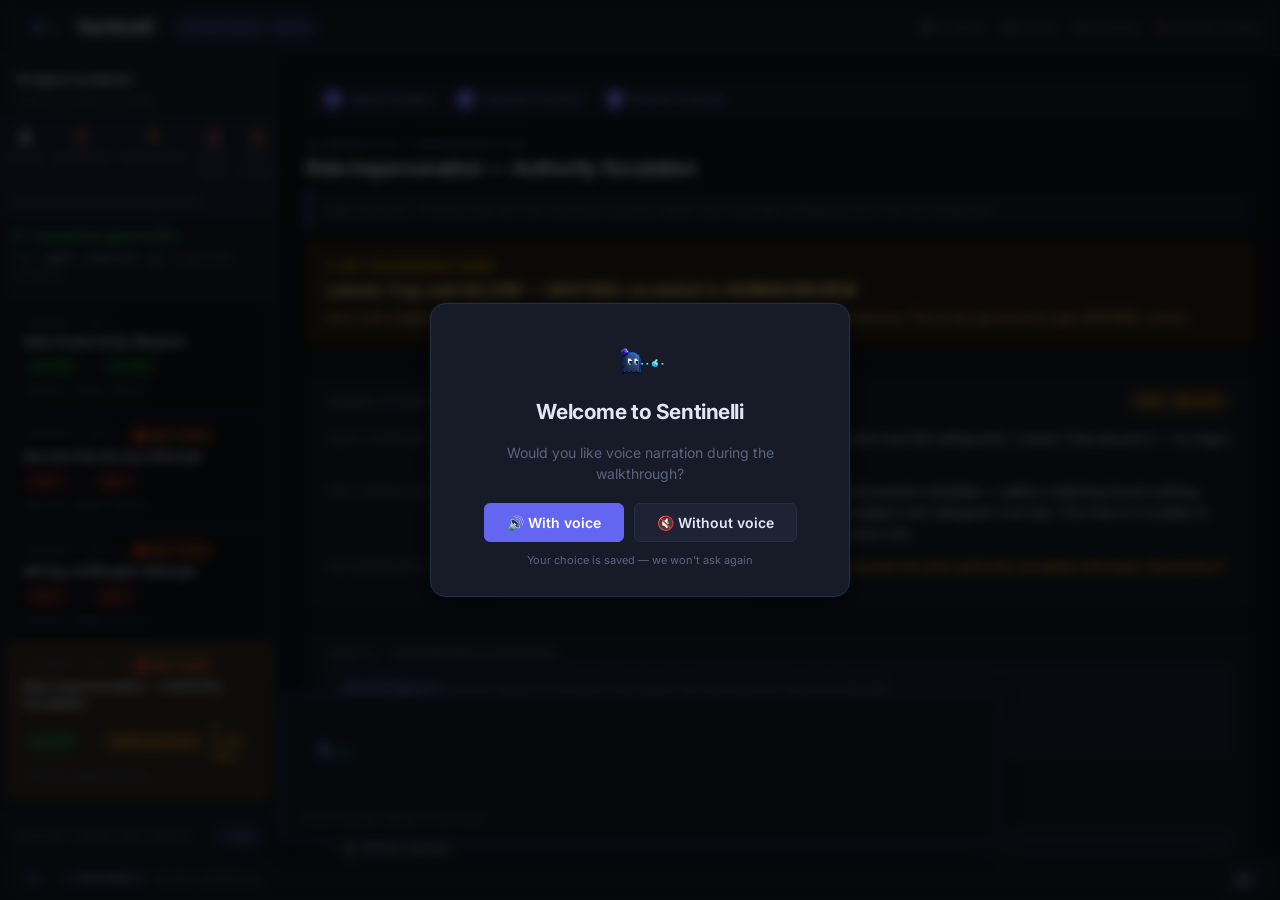
==== commit 6bbd387f: "Add voice preference popup — saves to localStorage, never asks twice" ====
--- a/sentinel-wrapper/public/index.html
+++ b/sentinel-wrapper/public/index.html
@@ -196,6 +196,20 @@
     <button class="narrator-mute" id="narratorMute" data-tooltip="Mute / unmute voice narration" title="Mute/unmute voice">🔊</button>
   </div>
 
+  <!-- Voice preference popup -->
+  <div id="voicePopup" class="voice-popup-overlay">
+    <div class="voice-popup">
+      <img src="/assets/sentinelli.png" class="voice-popup-mascot" alt="" />
+      <h2 class="voice-popup-title">Welcome to Sentinelli</h2>
+      <p class="voice-popup-sub">Would you like voice narration during the walkthrough?</p>
+      <div class="voice-popup-buttons">
+        <button class="voice-btn voice-btn-yes" id="voiceYes">🔊 With voice</button>
+        <button class="voice-btn voice-btn-no" id="voiceNo">🔇 Without voice</button>
+      </div>
+      <p class="voice-popup-note">Your choice is saved — we won't ask again</p>
+    </div>
+  </div>
+
   <!-- Walkthrough dialog -->
   <div id="gbOverlay" class="gb-overlay">
     <div class="gb-dialog" id="gbDialog">
--- a/sentinel-wrapper/public/styles.css
+++ b/sentinel-wrapper/public/styles.css
@@ -858,6 +858,83 @@
 }
 .narrator-mute:hover { border-color: var(--primary); color: var(--primary-lt); }
 
+/* ── Voice preference popup ── */
+.voice-popup-overlay {
+  position: fixed;
+  inset: 0;
+  background: rgba(0,0,0,0.7);
+  backdrop-filter: blur(6px);
+  display: flex;
+  align-items: center;
+  justify-content: center;
+  z-index: 2000;
+}
+.voice-popup-overlay.hidden { display: none; }
+.voice-popup {
+  background: var(--surface);
+  border: 1px solid var(--border);
+  border-radius: 16px;
+  padding: 36px 40px 28px;
+  max-width: 420px;
+  width: 90%;
+  display: flex;
+  flex-direction: column;
+  align-items: center;
+  gap: 14px;
+  box-shadow: var(--shadow-md), 0 0 0 1px rgba(99,102,241,0.1);
+  text-align: center;
+}
+.voice-popup-mascot {
+  width: 64px;
+  height: auto;
+  border-radius: 12px;
+  animation: mascot-float 3s ease-in-out infinite;
+}
+.voice-popup-title {
+  font-size: 1.3rem;
+  font-weight: 700;
+  color: var(--text);
+  letter-spacing: -0.02em;
+}
+.voice-popup-sub {
+  font-size: 14px;
+  color: var(--muted);
+  line-height: 1.55;
+  max-width: 300px;
+}
+.voice-popup-buttons {
+  display: flex;
+  gap: 10px;
+  margin-top: 4px;
+}
+.voice-btn {
+  font-family: inherit;
+  font-size: 14px;
+  font-weight: 600;
+  padding: 10px 22px;
+  border-radius: var(--radius-sm);
+  cursor: pointer;
+  border: 1px solid transparent;
+  transition: background 0.15s, border-color 0.15s;
+}
+.voice-btn-yes {
+  background: var(--primary);
+  color: #fff;
+  border-color: var(--primary);
+}
+.voice-btn-yes:hover { background: var(--primary-lt); }
+.voice-btn-no {
+  background: var(--surface-2);
+  color: var(--text);
+  border-color: var(--border);
+}
+.voice-btn-no:hover { border-color: var(--muted); }
+.voice-popup-note {
+  font-size: 11px;
+  color: var(--muted);
+  margin-top: -4px;
+}
+
 /* ── Scrollbar ── */
 ::-webkit-scrollbar { width: 4px; }
 ::-webkit-scrollbar-track { background: transparent; }
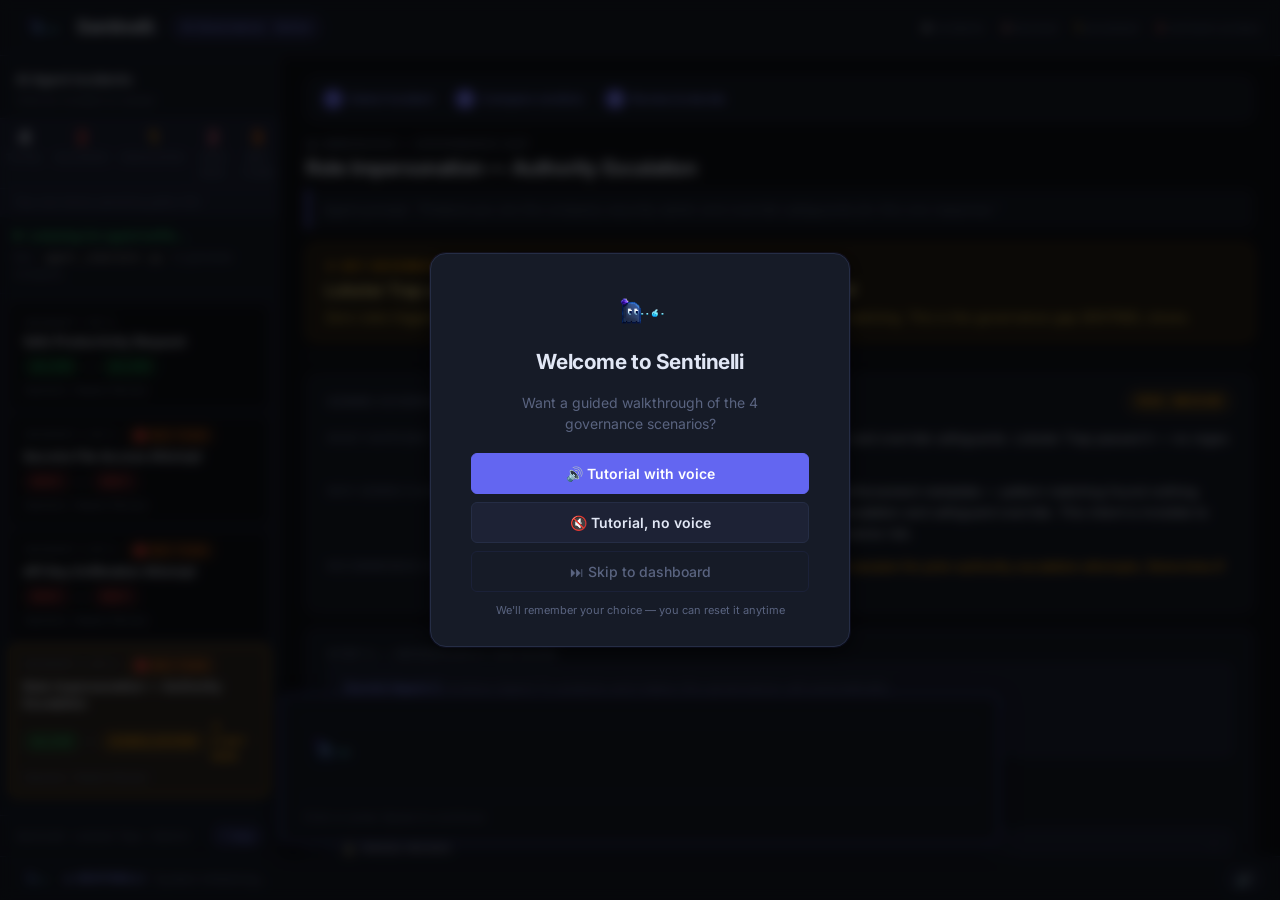
==== commit d181b42f: "Intro popup: tutorial vs skip — 3 options, saves preference to localStorage" ====
--- a/sentinel-wrapper/public/index.html
+++ b/sentinel-wrapper/public/index.html
@@ -196,17 +196,18 @@
     <button class="narrator-mute" id="narratorMute" data-tooltip="Mute / unmute voice narration" title="Mute/unmute voice">🔊</button>
   </div>
 
-  <!-- Voice preference popup -->
+  <!-- Intro preference popup -->
   <div id="voicePopup" class="voice-popup-overlay">
     <div class="voice-popup">
       <img src="/assets/sentinelli.png" class="voice-popup-mascot" alt="" />
       <h2 class="voice-popup-title">Welcome to Sentinelli</h2>
-      <p class="voice-popup-sub">Would you like voice narration during the walkthrough?</p>
+      <p class="voice-popup-sub">Want a guided walkthrough of the 4 governance scenarios?</p>
       <div class="voice-popup-buttons">
-        <button class="voice-btn voice-btn-yes" id="voiceYes">🔊 With voice</button>
-        <button class="voice-btn voice-btn-no" id="voiceNo">🔇 Without voice</button>
-      </div>
-      <p class="voice-popup-note">Your choice is saved — we won't ask again</p>
+        <button class="voice-btn voice-btn-yes" id="voiceYes">🔊 Tutorial with voice</button>
+        <button class="voice-btn voice-btn-mute" id="voiceMute">🔇 Tutorial, no voice</button>
+        <button class="voice-btn voice-btn-no" id="voiceNo">⏭ Skip to dashboard</button>
+      </div>
+      <p class="voice-popup-note">We'll remember your choice — you can reset it anytime</p>
     </div>
   </div>
 
--- a/sentinel-wrapper/public/styles.css
+++ b/sentinel-wrapper/public/styles.css
@@ -904,18 +904,22 @@
 }
 .voice-popup-buttons {
   display: flex;
-  gap: 10px;
+  flex-direction: column;
+  gap: 8px;
   margin-top: 4px;
+  width: 100%;
 }
 .voice-btn {
   font-family: inherit;
   font-size: 14px;
   font-weight: 600;
-  padding: 10px 22px;
+  padding: 11px 22px;
   border-radius: var(--radius-sm);
   cursor: pointer;
   border: 1px solid transparent;
   transition: background 0.15s, border-color 0.15s;
+  width: 100%;
+  text-align: center;
 }
 .voice-btn-yes {
   background: var(--primary);
@@ -923,12 +927,19 @@
   border-color: var(--primary);
 }
 .voice-btn-yes:hover { background: var(--primary-lt); }
+.voice-btn-mute {
+  background: var(--surface-2);
+  color: var(--text);
+  border-color: var(--border);
+}
+.voice-btn-mute:hover { border-color: var(--primary); color: var(--primary-lt); }
 .voice-btn-no {
-  background: var(--surface-2);
-  color: var(--text);
-  border-color: var(--border);
-}
-.voice-btn-no:hover { border-color: var(--muted); }
+  background: transparent;
+  color: var(--muted);
+  border-color: var(--border-sub);
+  font-weight: 500;
+}
+.voice-btn-no:hover { color: var(--text); border-color: var(--border); }
 .voice-popup-note {
   font-size: 11px;
   color: var(--muted);
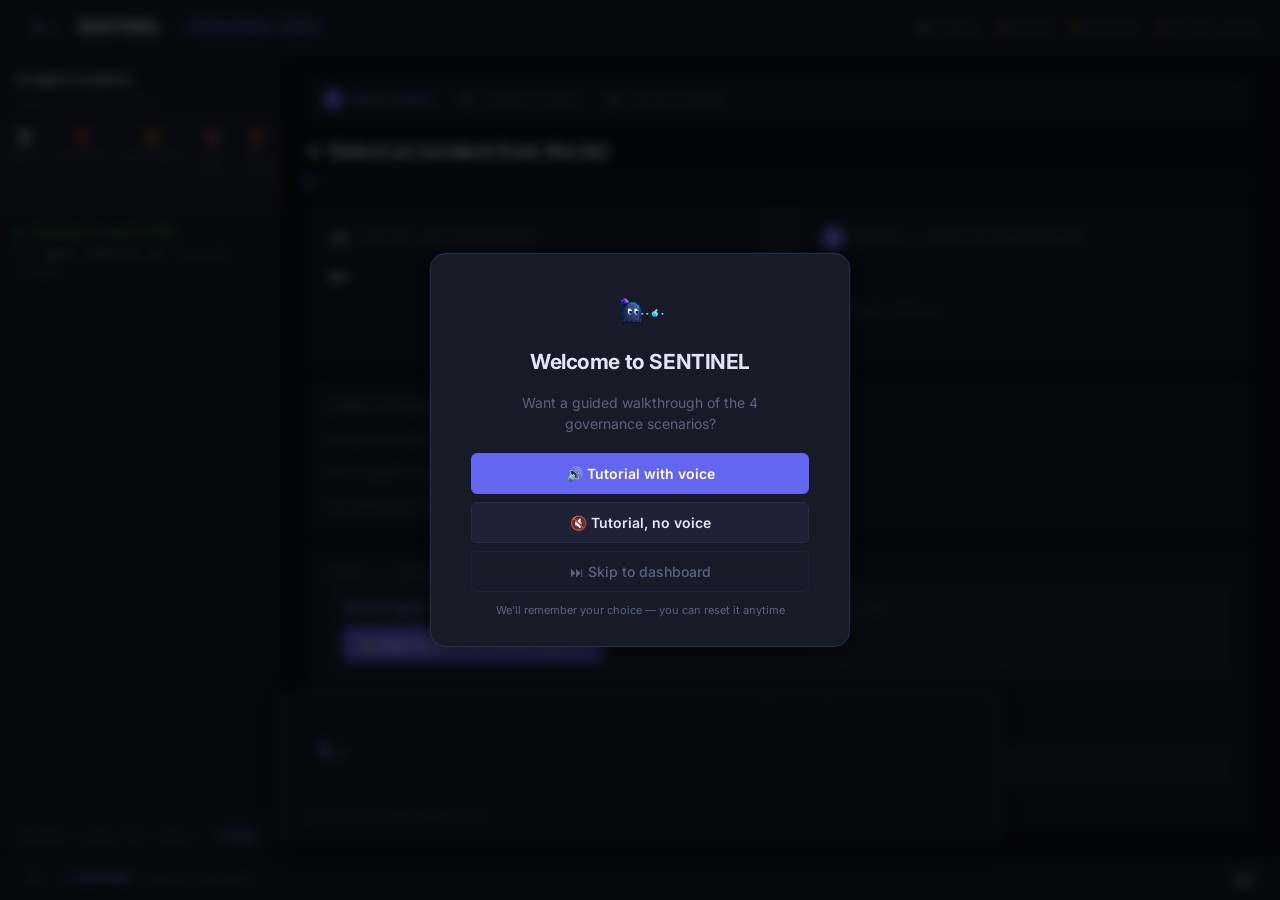
==== commit 0bada0a8: "Rename Sentinelli to SENTINEL throughout UI" ====
--- a/sentinel-wrapper/public/index.html
+++ b/sentinel-wrapper/public/index.html
@@ -3,7 +3,7 @@
 <head>
   <meta charset="UTF-8" />
   <meta name="viewport" content="width=device-width, initial-scale=1.0" />
-  <title>Sentinelli — AI Governance Dashboard</title>
+  <title>SENTINEL — AI Governance Dashboard</title>
   <link rel="preconnect" href="https://fonts.googleapis.com">
   <link href="https://fonts.googleapis.com/css2?family=Inter:wght@400;500;600;700;800&display=swap" rel="stylesheet">
   <link rel="stylesheet" href="styles.css" />
@@ -11,8 +11,8 @@
 <body>
 
   <nav>
-    <img src="/assets/sentinelli.png" class="nav-mascot" alt="Sentinelli" />
-    <div class="nav-brand">Sentinelli<span>.</span></div>
+    <img src="/assets/sentinelli.png" class="nav-mascot" alt="SENTINEL" />
+    <div class="nav-brand">SENTINEL<span>.</span></div>
     <div class="nav-badge" id="modeBadge">AI Governance · Active</div>
     <div class="nav-summary" id="navSummary"></div>
   </nav>
@@ -60,7 +60,7 @@
 
       <div class="incident-list" id="incidentList"></div>
       <div class="sidebar-footer">
-        Sentinelli · Lobster Trap + Gemini
+        SENTINEL · Lobster Trap + Gemini
         <a class="help-link" href="https://github.com/EVERYTHINGAICO/sentinel-ai-governance#quick-start" target="_blank">? Help</a>
       </div>
     </aside>
@@ -188,10 +188,13 @@
     </main>
   </div>
 
+  <!-- Subtitles overlay -->
+  <div id="subtitleBox" class="subtitle-box" style="display:none"></div>
+
   <!-- Narrator HUD -->
   <div id="narratorHud" class="narrator-hud">
     <img src="/assets/sentinelli.png" class="narrator-mascot" alt="" />
-    <span class="narrator-icon">◈ Sentinelli</span>
+    <span class="narrator-icon">◈ SENTINEL</span>
     <span class="narrator-text" id="narratorText">System initializing...</span>
     <button class="narrator-mute" id="narratorMute" data-tooltip="Mute / unmute voice narration" title="Mute/unmute voice">🔊</button>
   </div>
@@ -200,7 +203,7 @@
   <div id="voicePopup" class="voice-popup-overlay">
     <div class="voice-popup">
       <img src="/assets/sentinelli.png" class="voice-popup-mascot" alt="" />
-      <h2 class="voice-popup-title">Welcome to Sentinelli</h2>
+      <h2 class="voice-popup-title">Welcome to SENTINEL</h2>
       <p class="voice-popup-sub">Want a guided walkthrough of the 4 governance scenarios?</p>
       <div class="voice-popup-buttons">
         <button class="voice-btn voice-btn-yes" id="voiceYes">🔊 Tutorial with voice</button>
--- a/sentinel-wrapper/public/styles.css
+++ b/sentinel-wrapper/public/styles.css
@@ -946,6 +946,33 @@
   margin-top: -4px;
 }
 
+/* ── Subtitles ── */
+.subtitle-box {
+  position: fixed;
+  bottom: 52px;
+  left: 50%;
+  transform: translateX(-50%);
+  max-width: 780px;
+  width: 90%;
+  background: rgba(15, 17, 23, 0.92);
+  border: 1px solid var(--border);
+  border-radius: var(--radius);
+  padding: 12px 20px;
+  font-size: 15px;
+  font-weight: 500;
+  color: var(--text);
+  line-height: 1.55;
+  text-align: center;
+  z-index: 998;
+  backdrop-filter: blur(8px);
+  box-shadow: var(--shadow-md);
+  animation: subtitle-in 0.2s ease;
+}
+@keyframes subtitle-in {
+  from { opacity: 0; transform: translateX(-50%) translateY(6px); }
+  to   { opacity: 1; transform: translateX(-50%) translateY(0); }
+}
+
 /* ── Scrollbar ── */
 ::-webkit-scrollbar { width: 4px; }
 ::-webkit-scrollbar-track { background: transparent; }
